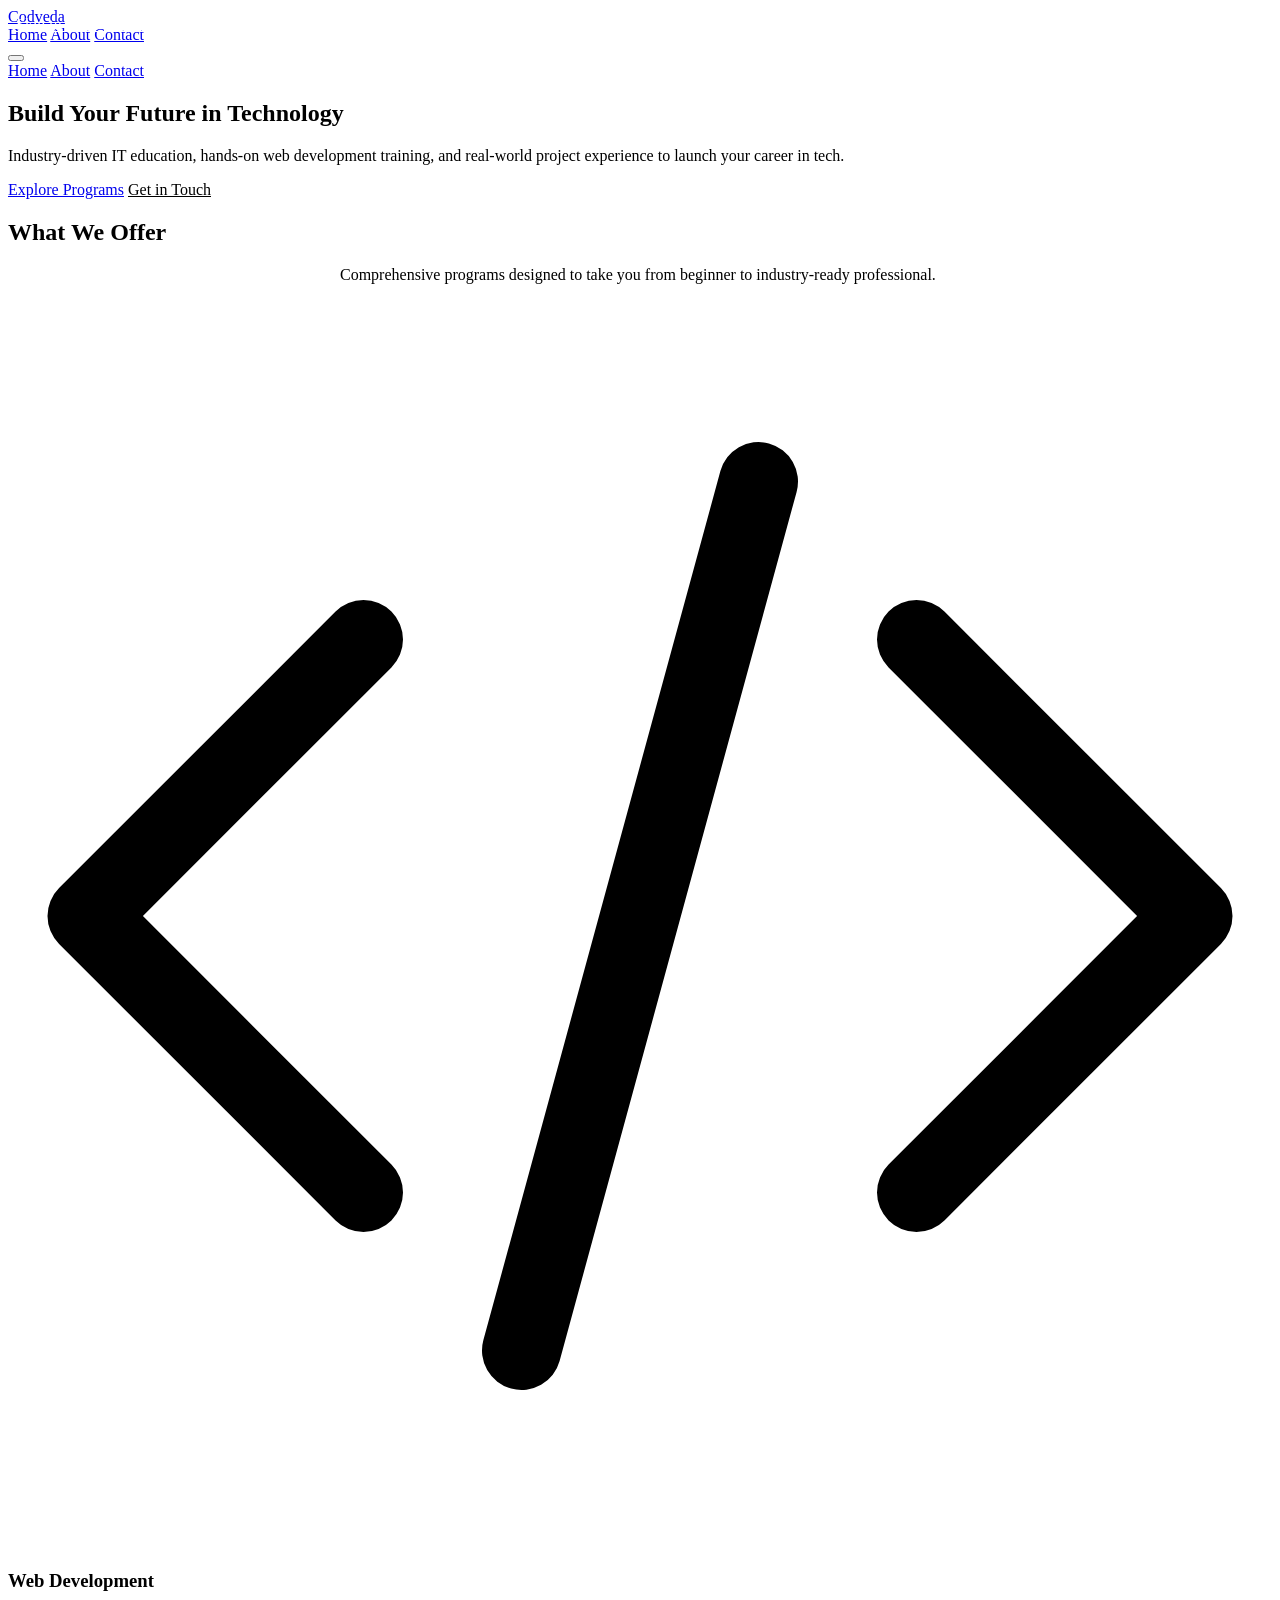
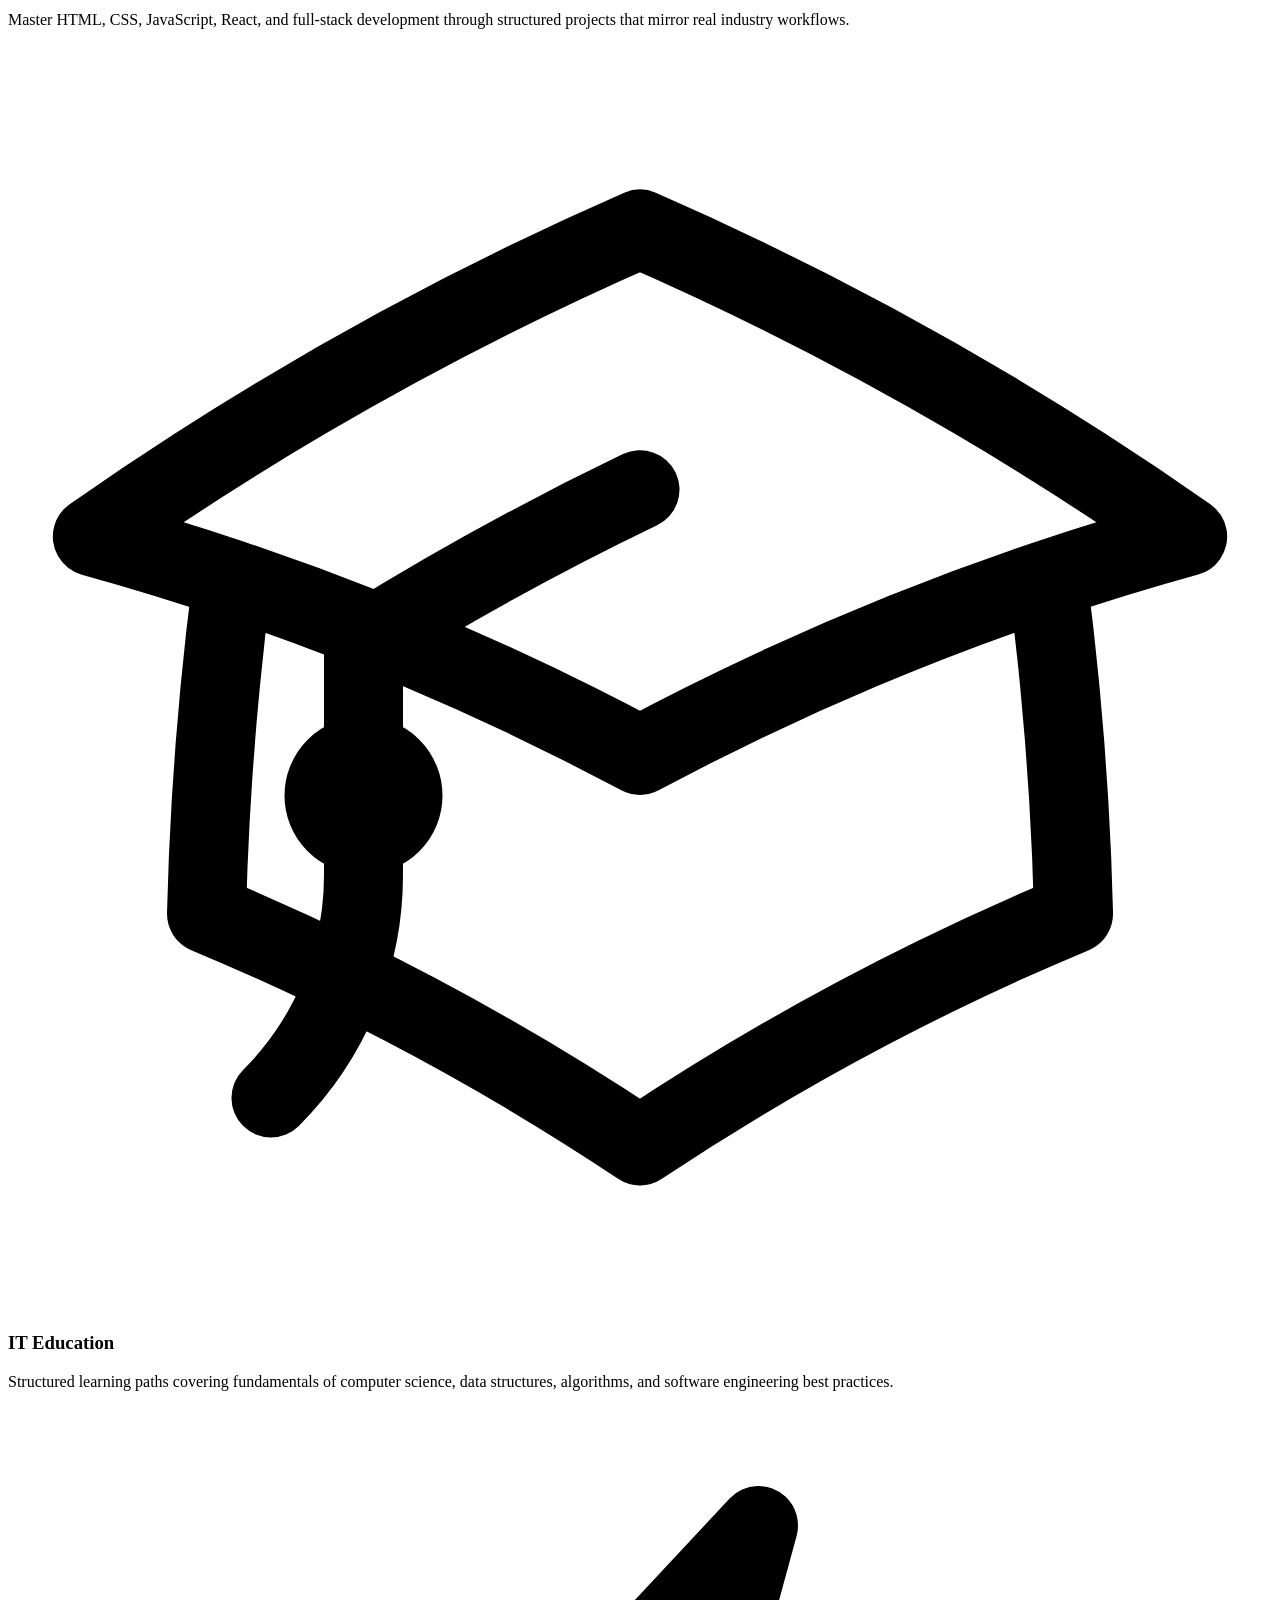
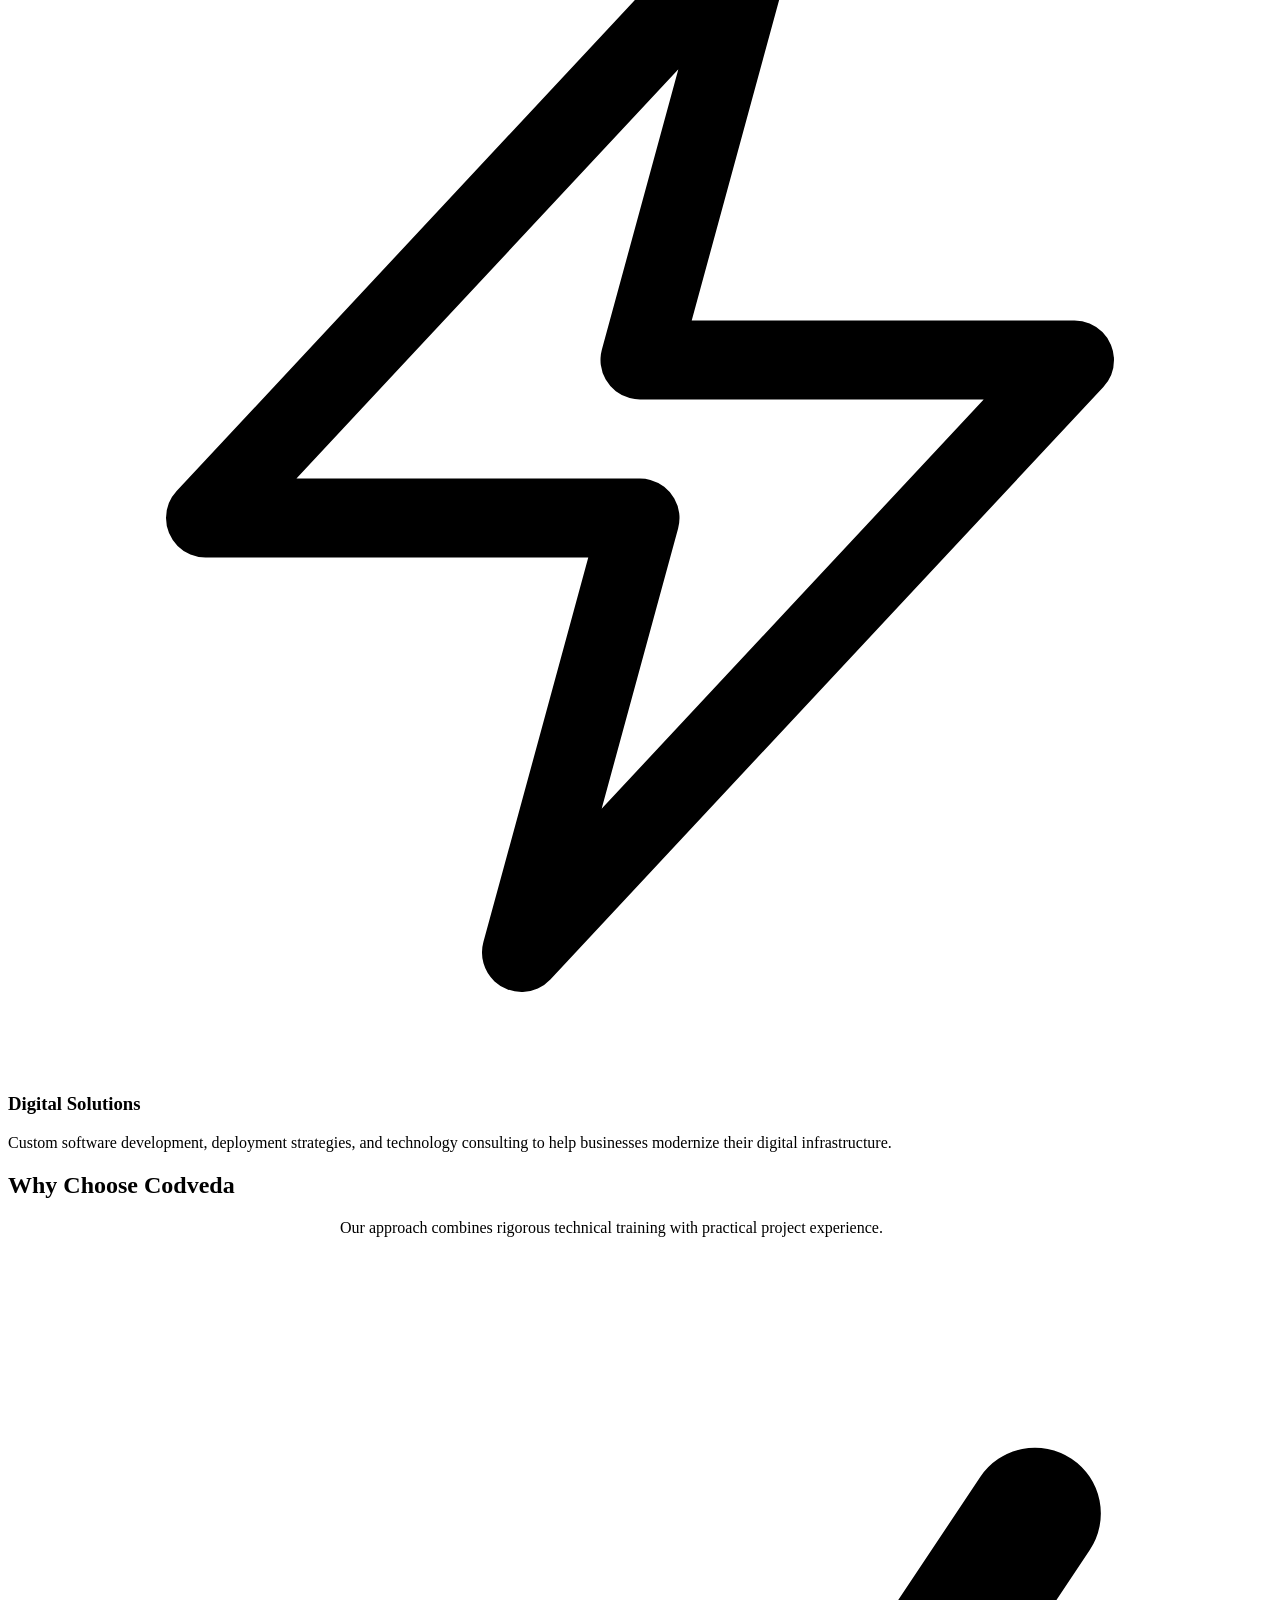
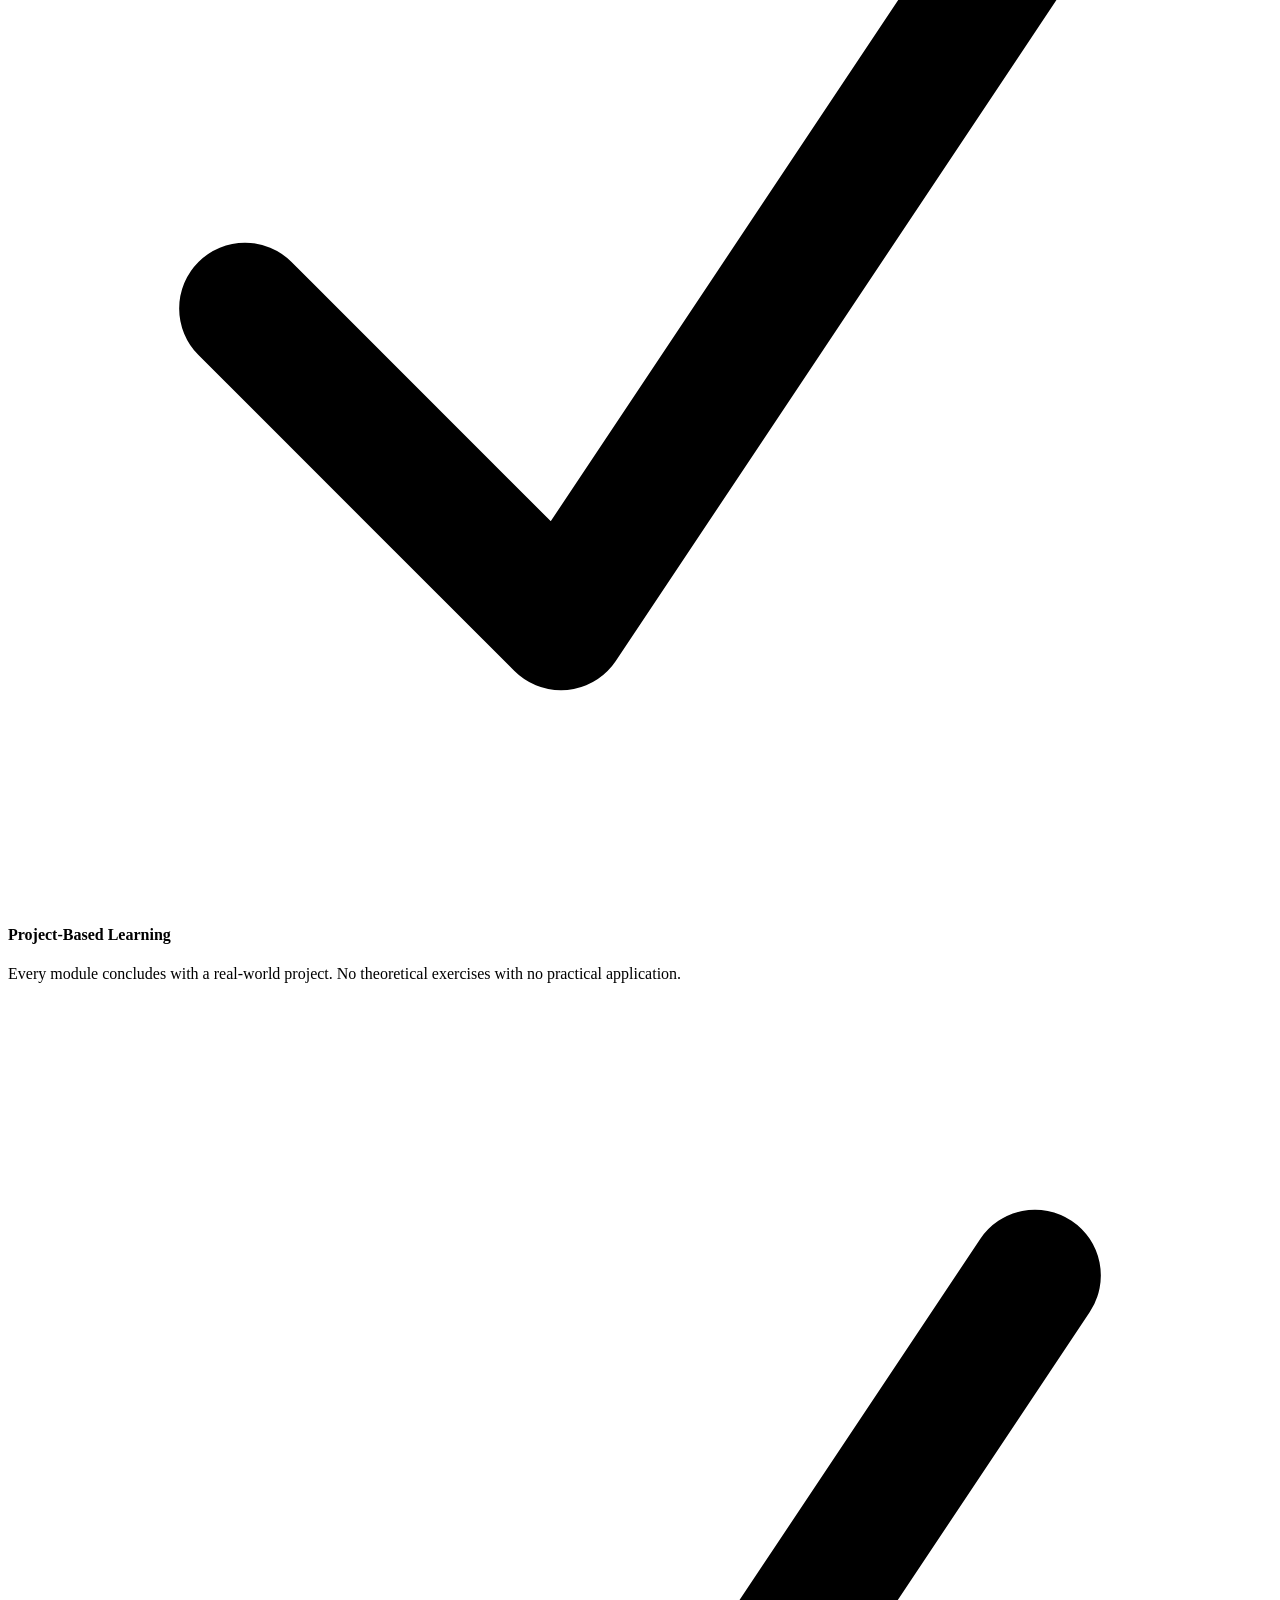
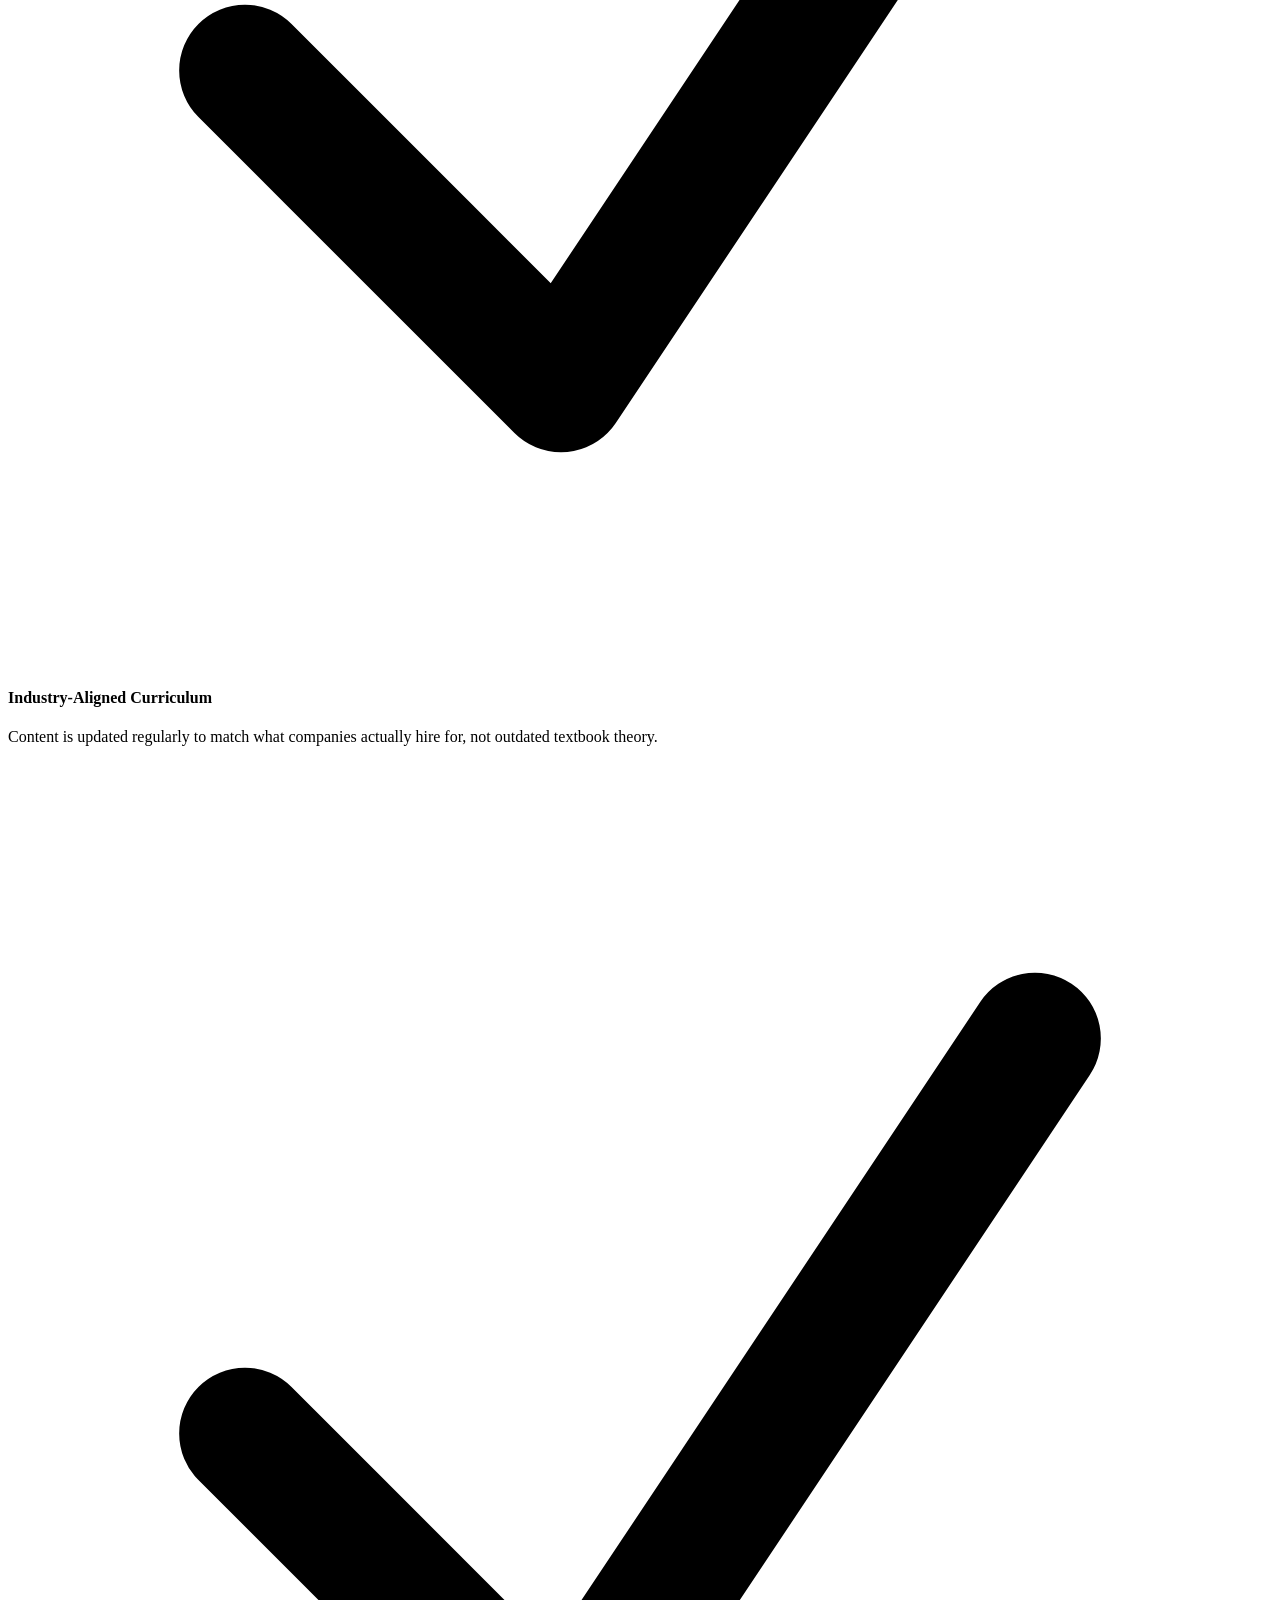
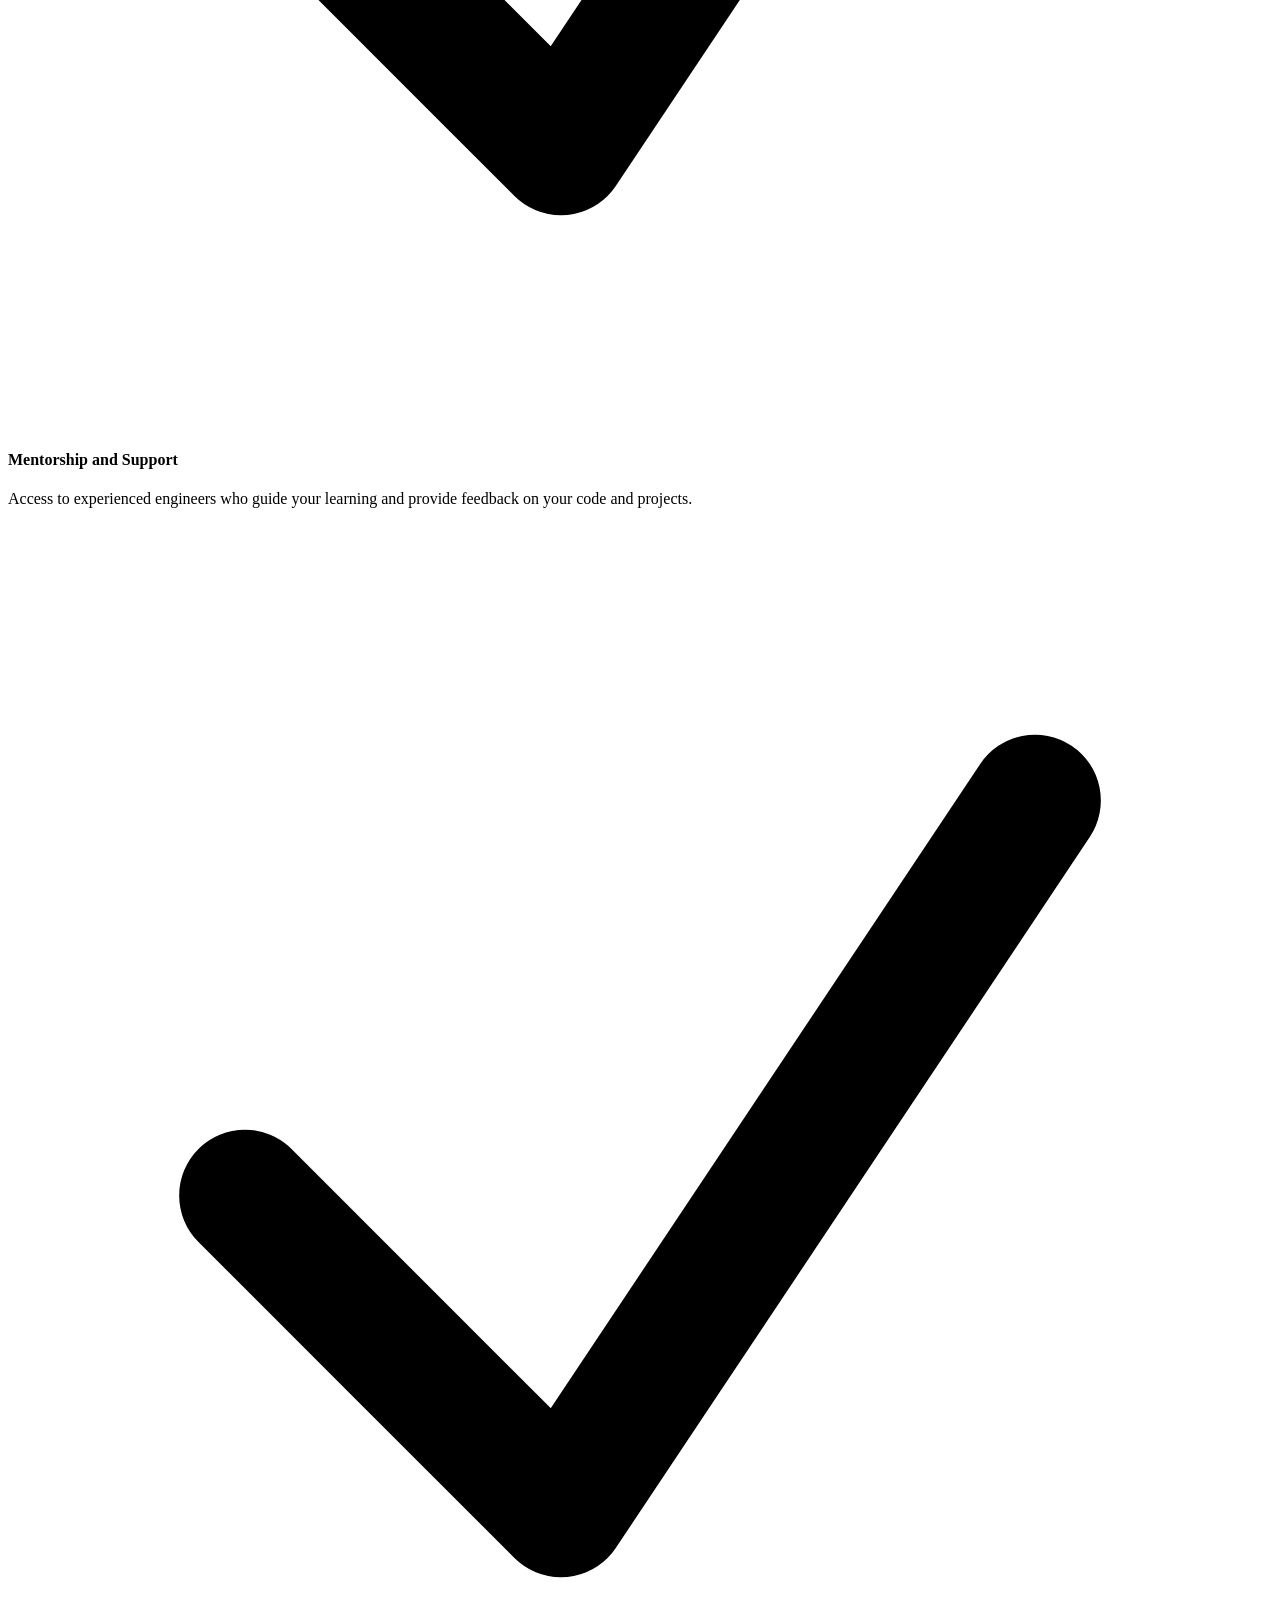
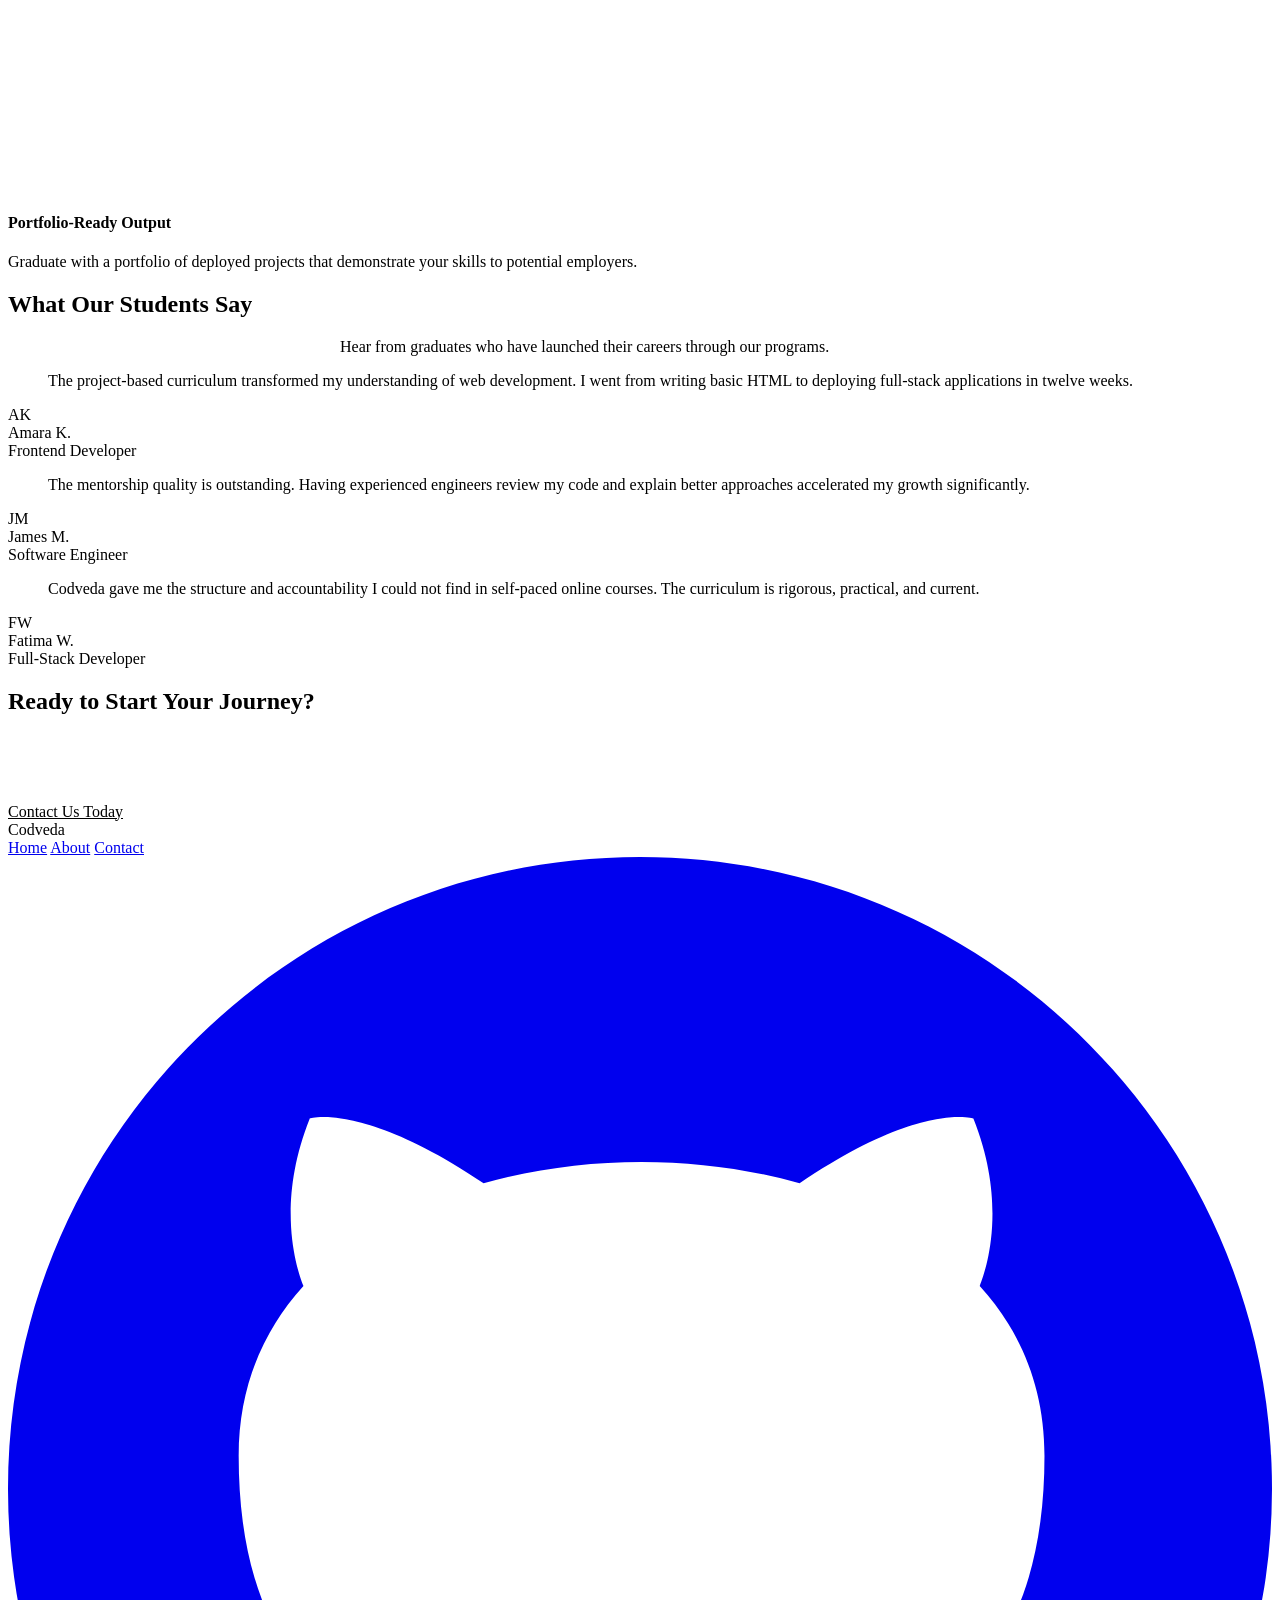
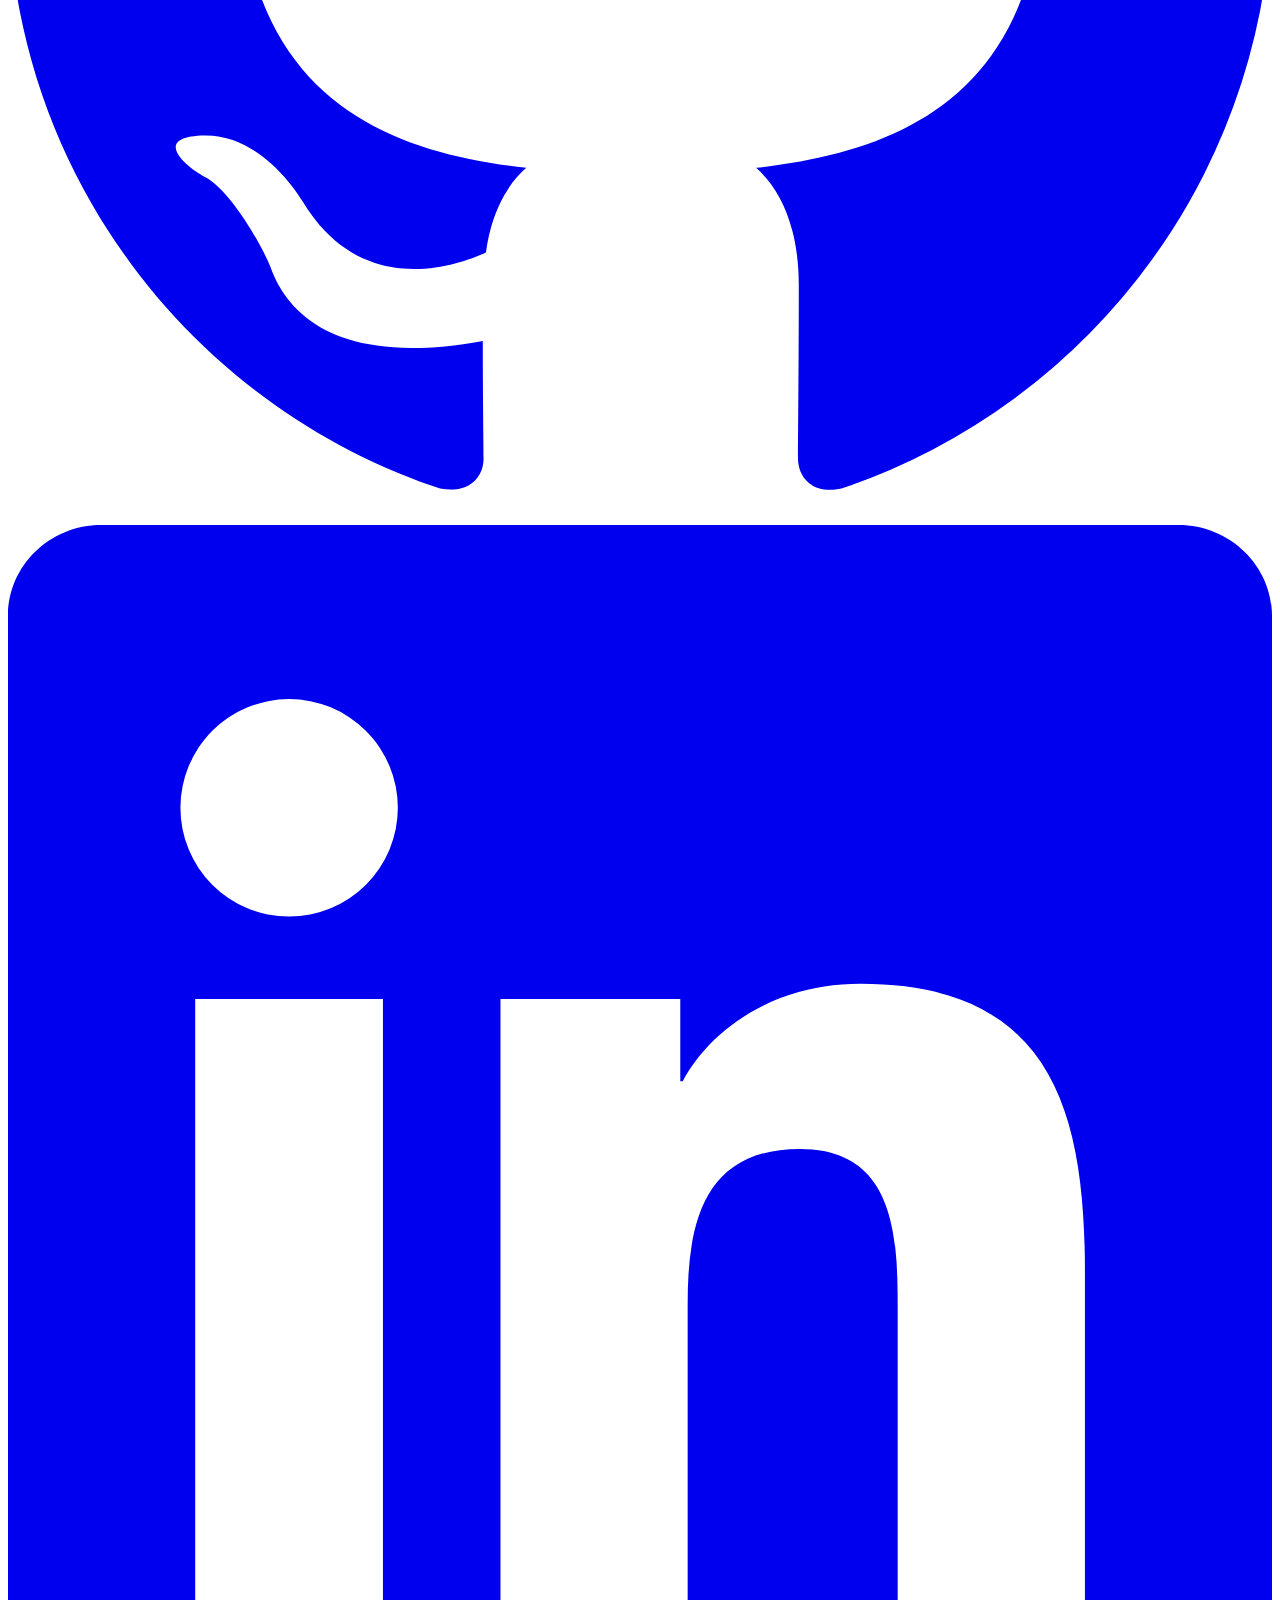
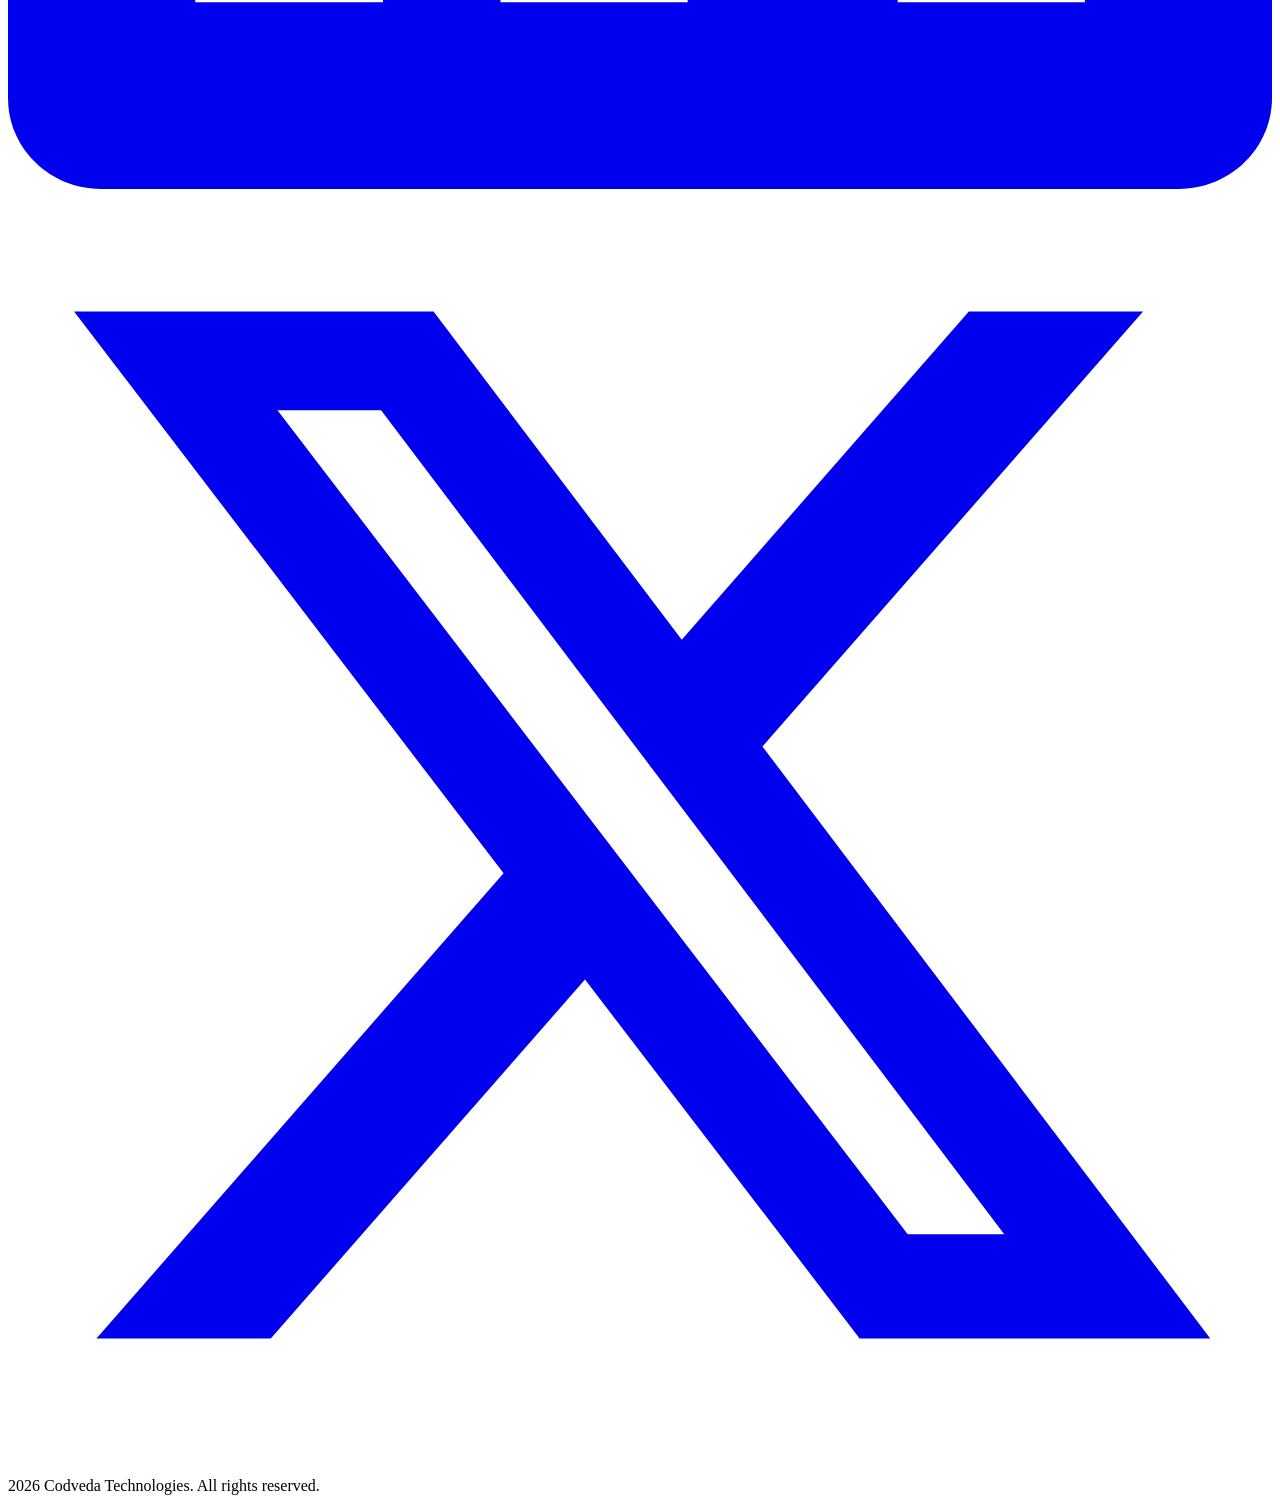
==== index.html @ 8c19b37c "feat(html): build home page with hero, services, testimonials, and CTA sections - Semantic HTML stru" ====
<!DOCTYPE html>
<html lang="en">
<head>
  <meta charset="UTF-8">
  <meta name="viewport" content="width=device-width, initial-scale=1.0">
  <meta name="description" content="Codveda Technologies delivers expert IT education, web development training, and digital solutions to build the next generation of tech professionals.">
  <title>Codveda Technologies | Education and IT Services</title>
  <link rel="preconnect" href="https://fonts.googleapis.com">
  <link rel="preconnect" href="https://fonts.gstatic.com" crossorigin>
  <link href="https://fonts.googleapis.com/css2?family=Inter:wght@400;500;600;700&display=swap" rel="stylesheet">
  <link rel="stylesheet" href="styles/styles.css">
</head>
<body>
  <!-- Skip to main content -->
  <a href="#main-content" class="sr-only" style="position:absolute;top:0;left:0;padding:1rem;background:var(--color-primary);color:#fff;z-index:9999;clip:auto;width:auto;height:auto;" onfocus="this.style.clip='auto';this.style.width='auto';this.style.height='auto'" onblur="this.className='sr-only'">Skip to main content</a>

  <!-- Header -->
  <header class="site-header" role="banner">
    <div class="container nav-container">
      <a href="index.html" class="nav-logo" aria-label="Codveda Technologies home">
        Cod<span>veda</span>
      </a>

      <nav class="nav-links" role="navigation" aria-label="Main navigation">
        <a href="index.html" class="active">Home</a>
        <a href="about.html">About</a>
        <a href="contact.html">Contact</a>
      </nav>

      <button class="hamburger" id="hamburger" aria-label="Open navigation menu" aria-expanded="false" aria-controls="mobile-menu">
        <span></span>
        <span></span>
        <span></span>
      </button>
    </div>

    <!-- Mobile Menu -->
    <div class="mobile-overlay" id="mobile-overlay"></div>
    <nav class="mobile-menu" id="mobile-menu" role="navigation" aria-label="Mobile navigation">
      <a href="index.html" class="active">Home</a>
      <a href="about.html">About</a>
      <a href="contact.html">Contact</a>
    </nav>
  </header>

  <!-- Main Content -->
  <main id="main-content">

    <!-- Hero Section -->
    <section class="hero">
      <div class="container">
        <h1>Build Your Future in <span>Technology</span></h1>
        <p>Industry-driven IT education, hands-on web development training, and real-world project experience to launch your career in tech.</p>
        <div class="hero-actions">
          <a href="about.html" class="btn btn-primary">Explore Programs</a>
          <a href="contact.html" class="btn btn-outline" style="border-color:var(--color-white);color:var(--color-white);">Get in Touch</a>
        </div>
      </div>
    </section>

    <!-- Services Section -->
    <section class="section" aria-labelledby="services-heading">
      <div class="container">
        <h2 id="services-heading" class="text-center">What We Offer</h2>
        <p class="text-center text-muted" style="max-width:600px;margin:0.75rem auto 0;">Comprehensive programs designed to take you from beginner to industry-ready professional.</p>

        <div class="services-grid">
          <div class="service-card">
            <div class="icon">
              <svg xmlns="http://www.w3.org/2000/svg" fill="none" viewBox="0 0 24 24" stroke-width="1.5" stroke="currentColor">
                <path stroke-linecap="round" stroke-linejoin="round" d="M17.25 6.75L22.5 12l-5.25 5.25m-10.5 0L1.5 12l5.25-5.25m7.5-3l-4.5 16.5"/>
              </svg>
            </div>
            <h3>Web Development</h3>
            <p>Master HTML, CSS, JavaScript, React, and full-stack development through structured projects that mirror real industry workflows.</p>
          </div>

          <div class="service-card">
            <div class="icon">
              <svg xmlns="http://www.w3.org/2000/svg" fill="none" viewBox="0 0 24 24" stroke-width="1.5" stroke="currentColor">
                <path stroke-linecap="round" stroke-linejoin="round" d="M4.26 10.147a60.436 60.436 0 00-.491 6.347A48.627 48.627 0 0112 20.904a48.627 48.627 0 018.232-4.41 60.46 60.46 0 00-.491-6.347m-15.482 0a50.57 50.57 0 00-2.658-.813A59.905 59.905 0 0112 3.493a59.902 59.902 0 0110.399 5.84c-.896.248-1.783.52-2.658.814m-15.482 0A50.697 50.697 0 0112 13.489a50.702 50.702 0 017.74-3.342M6.75 15a.75.75 0 100-1.5.75.75 0 000 1.5zm0 0v-3.675A55.378 55.378 0 0112 8.443m-7.007 11.55A5.981 5.981 0 006.75 15.75v-1.5"/>
              </svg>
            </div>
            <h3>IT Education</h3>
            <p>Structured learning paths covering fundamentals of computer science, data structures, algorithms, and software engineering best practices.</p>
          </div>

          <div class="service-card">
            <div class="icon">
              <svg xmlns="http://www.w3.org/2000/svg" fill="none" viewBox="0 0 24 24" stroke-width="1.5" stroke="currentColor">
                <path stroke-linecap="round" stroke-linejoin="round" d="M3.75 13.5l10.5-11.25L12 10.5h8.25L9.75 21.75 12 13.5H3.75z"/>
              </svg>
            </div>
            <h3>Digital Solutions</h3>
            <p>Custom software development, deployment strategies, and technology consulting to help businesses modernize their digital infrastructure.</p>
          </div>
        </div>
      </div>
    </section>

    <!-- Why Choose Us Section -->
    <section class="section section-alt" aria-labelledby="features-heading">
      <div class="container">
        <h2 id="features-heading" class="text-center">Why Choose Codveda</h2>
        <p class="text-center text-muted" style="max-width:600px;margin:0.75rem auto 0;">Our approach combines rigorous technical training with practical project experience.</p>

        <div class="features-list">
          <div class="feature-item">
            <div class="check">
              <svg xmlns="http://www.w3.org/2000/svg" fill="none" viewBox="0 0 24 24" stroke-width="2.5" stroke="currentColor">
                <path stroke-linecap="round" stroke-linejoin="round" d="M4.5 12.75l6 6 9-13.5"/>
              </svg>
            </div>
            <div>
              <h4>Project-Based Learning</h4>
              <p>Every module concludes with a real-world project. No theoretical exercises with no practical application.</p>
            </div>
          </div>

          <div class="feature-item">
            <div class="check">
              <svg xmlns="http://www.w3.org/2000/svg" fill="none" viewBox="0 0 24 24" stroke-width="2.5" stroke="currentColor">
                <path stroke-linecap="round" stroke-linejoin="round" d="M4.5 12.75l6 6 9-13.5"/>
              </svg>
            </div>
            <div>
              <h4>Industry-Aligned Curriculum</h4>
              <p>Content is updated regularly to match what companies actually hire for, not outdated textbook theory.</p>
            </div>
          </div>

          <div class="feature-item">
            <div class="check">
              <svg xmlns="http://www.w3.org/2000/svg" fill="none" viewBox="0 0 24 24" stroke-width="2.5" stroke="currentColor">
                <path stroke-linecap="round" stroke-linejoin="round" d="M4.5 12.75l6 6 9-13.5"/>
              </svg>
            </div>
            <div>
              <h4>Mentorship and Support</h4>
              <p>Access to experienced engineers who guide your learning and provide feedback on your code and projects.</p>
            </div>
          </div>

          <div class="feature-item">
            <div class="check">
              <svg xmlns="http://www.w3.org/2000/svg" fill="none" viewBox="0 0 24 24" stroke-width="2.5" stroke="currentColor">
                <path stroke-linecap="round" stroke-linejoin="round" d="M4.5 12.75l6 6 9-13.5"/>
              </svg>
            </div>
            <div>
              <h4>Portfolio-Ready Output</h4>
              <p>Graduate with a portfolio of deployed projects that demonstrate your skills to potential employers.</p>
            </div>
          </div>
        </div>
      </div>
    </section>

    <!-- Testimonials Section -->
    <section class="section" aria-labelledby="testimonials-heading">
      <div class="container">
        <h2 id="testimonials-heading" class="text-center">What Our Students Say</h2>
        <p class="text-center text-muted" style="max-width:600px;margin:0.75rem auto 0;">Hear from graduates who have launched their careers through our programs.</p>

        <div class="testimonials-grid">
          <div class="testimonial-card">
            <blockquote>The project-based curriculum transformed my understanding of web development. I went from writing basic HTML to deploying full-stack applications in twelve weeks.</blockquote>
            <div class="testimonial-author">
              <div class="testimonial-avatar">AK</div>
              <div class="testimonial-info">
                <div class="name">Amara K.</div>
                <div class="role">Frontend Developer</div>
              </div>
            </div>
          </div>

          <div class="testimonial-card">
            <blockquote>The mentorship quality is outstanding. Having experienced engineers review my code and explain better approaches accelerated my growth significantly.</blockquote>
            <div class="testimonial-author">
              <div class="testimonial-avatar">JM</div>
              <div class="testimonial-info">
                <div class="name">James M.</div>
                <div class="role">Software Engineer</div>
              </div>
            </div>
          </div>

          <div class="testimonial-card">
            <blockquote>Codveda gave me the structure and accountability I could not find in self-paced online courses. The curriculum is rigorous, practical, and current.</blockquote>
            <div class="testimonial-author">
              <div class="testimonial-avatar">FW</div>
              <div class="testimonial-info">
                <div class="name">Fatima W.</div>
                <div class="role">Full-Stack Developer</div>
              </div>
            </div>
          </div>
        </div>
      </div>
    </section>

    <!-- CTA Section -->
    <section class="section section-dark text-center">
      <div class="container">
        <h2>Ready to Start Your Journey?</h2>
        <p style="max-width:500px;margin:1rem auto 2rem;color:rgba(255,255,255,0.75);">Join hundreds of students who have transformed their careers through structured, practical tech education.</p>
        <a href="contact.html" class="btn btn-primary" style="background-color:var(--color-accent-gold);color:var(--color-navy);">Contact Us Today</a>
      </div>
    </section>
  </main>

  <!-- Footer -->
  <footer class="site-footer" role="contentinfo">
    <div class="container">
      <div class="footer-content">
        <div class="footer-logo">Cod<span>veda</span></div>
        <nav class="footer-links" aria-label="Footer navigation">
          <a href="index.html">Home</a>
          <a href="about.html">About</a>
          <a href="contact.html">Contact</a>
        </nav>
        <div class="footer-social">
          <a href="https://github.com" aria-label="GitHub" target="_blank" rel="noopener noreferrer">
            <svg xmlns="http://www.w3.org/2000/svg" viewBox="0 0 24 24" fill="currentColor"><path d="M12 0C5.37 0 0 5.37 0 12c0 5.31 3.435 9.795 8.205 11.385.6.105.825-.255.825-.57 0-.285-.015-1.23-.015-2.235-3.015.555-3.795-.735-4.035-1.41-.135-.345-.72-1.41-1.23-1.695-.42-.225-1.02-.78-.015-.795.945-.015 1.62.87 1.845 1.23 1.08 1.815 2.805 1.305 3.495.99.105-.78.42-1.305.765-1.605-2.67-.3-5.46-1.335-5.46-5.925 0-1.305.465-2.385 1.23-3.225-.12-.3-.54-1.53.12-3.18 0 0 1.005-.315 3.3 1.23.96-.27 1.98-.405 3-.405s2.04.135 3 .405c2.295-1.56 3.3-1.23 3.3-1.23.66 1.65.24 2.88.12 3.18.765.84 1.23 1.905 1.23 3.225 0 4.605-2.805 5.625-5.475 5.925.435.375.81 1.095.81 2.22 0 1.605-.015 2.895-.015 3.3 0 .315.225.69.825.57A12.02 12.02 0 0024 12c0-6.63-5.37-12-12-12z"/></svg>
          </a>
          <a href="https://linkedin.com" aria-label="LinkedIn" target="_blank" rel="noopener noreferrer">
            <svg xmlns="http://www.w3.org/2000/svg" viewBox="0 0 24 24" fill="currentColor"><path d="M20.447 20.452h-3.554v-5.569c0-1.328-.027-3.037-1.852-3.037-1.853 0-2.136 1.445-2.136 2.939v5.667H9.351V9h3.414v1.561h.046c.477-.9 1.637-1.85 3.37-1.85 3.601 0 4.267 2.37 4.267 5.455v6.286zM5.337 7.433a2.062 2.062 0 01-2.063-2.065 2.064 2.064 0 112.063 2.065zm1.782 13.019H3.555V9h3.564v11.452zM22.225 0H1.771C.792 0 0 .774 0 1.729v20.542C0 23.227.792 24 1.771 24h20.451C23.2 24 24 23.227 24 22.271V1.729C24 .774 23.2 0 22.222 0h.003z"/></svg>
          </a>
          <a href="https://twitter.com" aria-label="X (formerly Twitter)" target="_blank" rel="noopener noreferrer">
            <svg xmlns="http://www.w3.org/2000/svg" viewBox="0 0 24 24" fill="currentColor"><path d="M18.244 2.25h3.308l-7.227 8.26 8.502 11.24H16.17l-5.214-6.817L4.99 21.75H1.68l7.73-8.835L1.254 2.25H8.08l4.713 6.231zm-1.161 17.52h1.833L7.084 4.126H5.117z"/></svg>
          </a>
        </div>
      </div>
      <div class="footer-bottom">
        <p>2026 Codveda Technologies. All rights reserved.</p>
      </div>
    </div>
  </footer>

  <script src="scripts/navigation.js"></script>
</body>
</html>
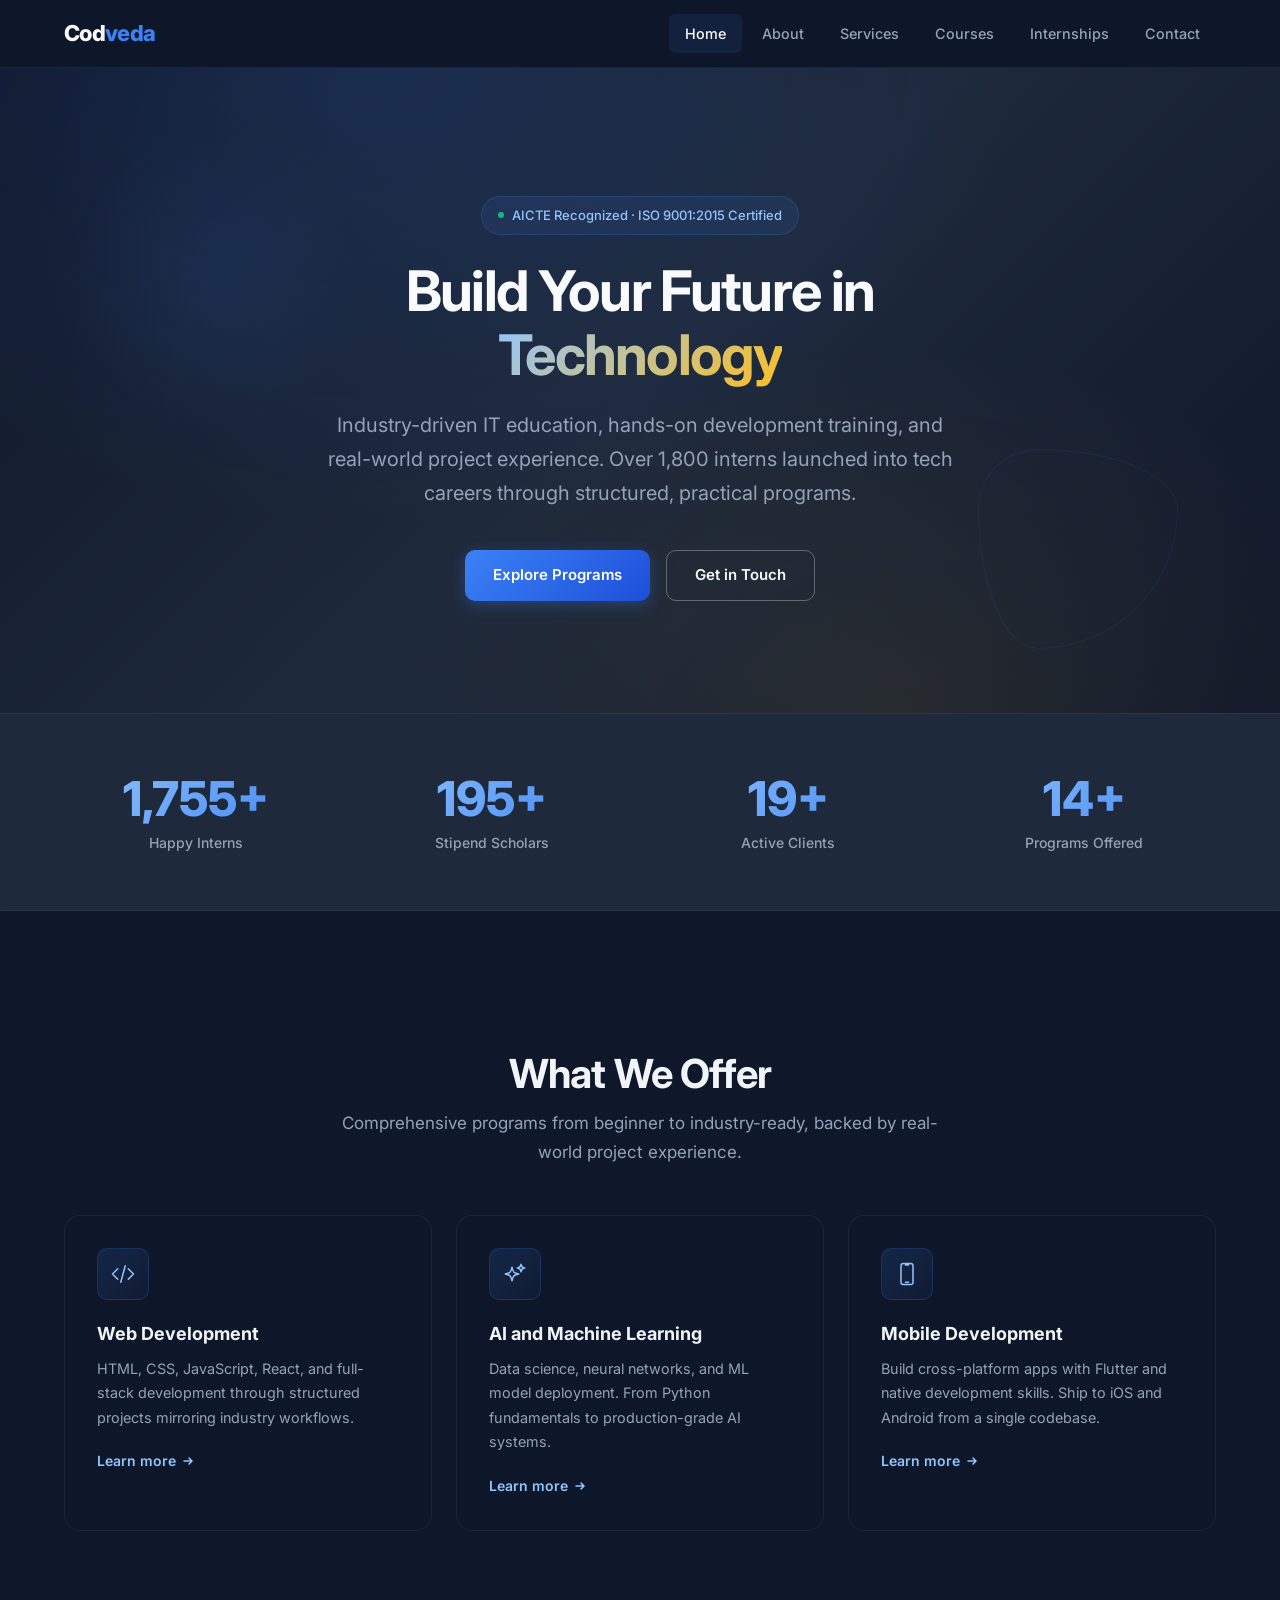
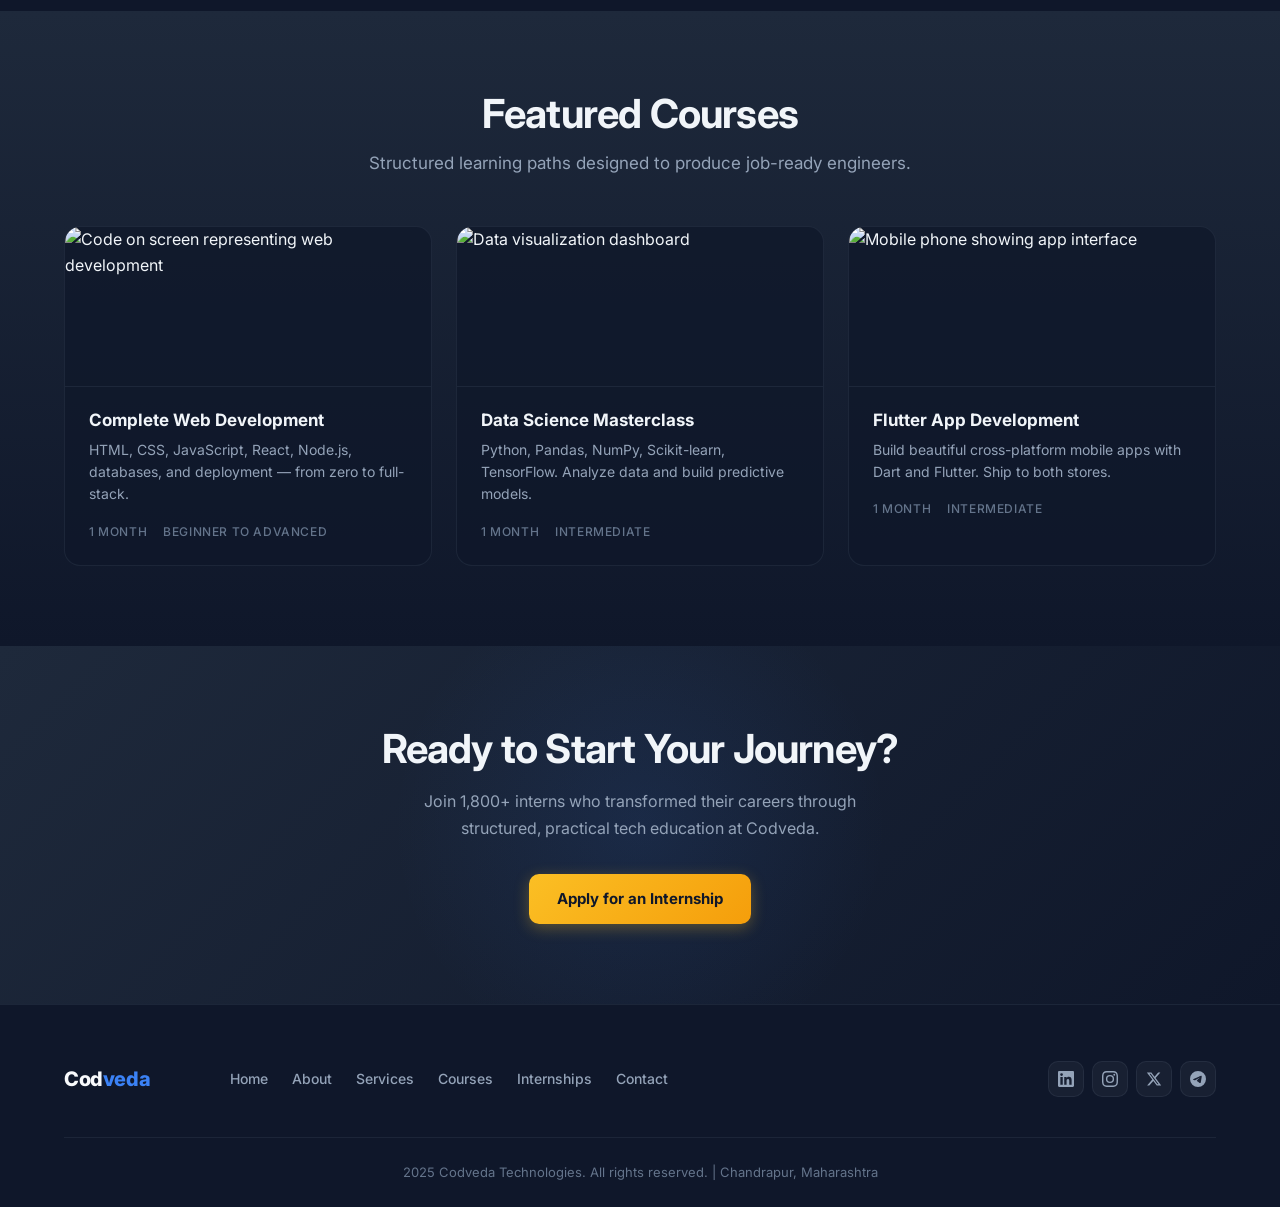
==== commit c13d4537: "feat(pages): redesign index.html with gradient hero, animated stats, and service previews - Rebuild " ====
--- a/index.html
+++ b/index.html
@@ -3,213 +3,187 @@
 <head>
   <meta charset="UTF-8">
   <meta name="viewport" content="width=device-width, initial-scale=1.0">
-  <meta name="description" content="Codveda Technologies delivers expert IT education, web development training, and digital solutions to build the next generation of tech professionals.">
+  <meta name="description" content="Codveda Technologies delivers industry-driven IT education, hands-on web development training, and real-world project experience. AICTE recognized, ISO certified.">
   <title>Codveda Technologies | Education and IT Services</title>
+  <link rel="icon" type="image/svg+xml" href="data:image/svg+xml,%3Csvg xmlns='http://www.w3.org/2000/svg' viewBox='0 0 32 32'%3E%3Crect width='32' height='32' rx='8' fill='%230f172a'/%3E%3Ctext x='6' y='24' font-family='Inter,system-ui,sans-serif' font-size='22' font-weight='800' fill='%233b82f6'%3EC%3C/text%3E%3C/svg%3E">
   <link rel="preconnect" href="https://fonts.googleapis.com">
   <link rel="preconnect" href="https://fonts.gstatic.com" crossorigin>
-  <link href="https://fonts.googleapis.com/css2?family=Inter:wght@400;500;600;700&display=swap" rel="stylesheet">
+  <link href="https://fonts.googleapis.com/css2?family=Inter:wght@400;500;600;700;800&display=swap" rel="stylesheet">
   <link rel="stylesheet" href="styles/styles.css">
 </head>
 <body>
-  <!-- Skip to main content -->
-  <a href="#main-content" class="sr-only" style="position:absolute;top:0;left:0;padding:1rem;background:var(--color-primary);color:#fff;z-index:9999;clip:auto;width:auto;height:auto;" onfocus="this.style.clip='auto';this.style.width='auto';this.style.height='auto'" onblur="this.className='sr-only'">Skip to main content</a>
-
-  <!-- Header -->
+  <a href="#main-content" class="sr-only">Skip to main content</a>
+
   <header class="site-header" role="banner">
     <div class="container nav-container">
-      <a href="index.html" class="nav-logo" aria-label="Codveda Technologies home">
-        Cod<span>veda</span>
-      </a>
-
+      <a href="index.html" class="nav-logo" aria-label="Codveda Technologies home">Cod<span>veda</span></a>
       <nav class="nav-links" role="navigation" aria-label="Main navigation">
         <a href="index.html" class="active">Home</a>
         <a href="about.html">About</a>
+        <a href="services.html">Services</a>
+        <a href="courses.html">Courses</a>
+        <a href="internships.html">Internships</a>
         <a href="contact.html">Contact</a>
       </nav>
-
       <button class="hamburger" id="hamburger" aria-label="Open navigation menu" aria-expanded="false" aria-controls="mobile-menu">
-        <span></span>
-        <span></span>
-        <span></span>
+        <span></span><span></span><span></span>
       </button>
     </div>
-
-    <!-- Mobile Menu -->
     <div class="mobile-overlay" id="mobile-overlay"></div>
     <nav class="mobile-menu" id="mobile-menu" role="navigation" aria-label="Mobile navigation">
       <a href="index.html" class="active">Home</a>
       <a href="about.html">About</a>
+      <a href="services.html">Services</a>
+      <a href="courses.html">Courses</a>
+      <a href="internships.html">Internships</a>
       <a href="contact.html">Contact</a>
     </nav>
   </header>
 
-  <!-- Main Content -->
   <main id="main-content">
-
     <!-- Hero Section -->
     <section class="hero">
-      <div class="container">
-        <h1>Build Your Future in <span>Technology</span></h1>
-        <p>Industry-driven IT education, hands-on web development training, and real-world project experience to launch your career in tech.</p>
+      <div class="container hero-content">
+        <div class="hero-badge">AICTE Recognized &middot; ISO 9001:2015 Certified</div>
+        <h1>Build Your Future in<br><span class="highlight">Technology</span></h1>
+        <p>Industry-driven IT education, hands-on development training, and real-world project experience. Over 1,800 interns launched into tech careers through structured, practical programs.</p>
         <div class="hero-actions">
-          <a href="about.html" class="btn btn-primary">Explore Programs</a>
-          <a href="contact.html" class="btn btn-outline" style="border-color:var(--color-white);color:var(--color-white);">Get in Touch</a>
-        </div>
-      </div>
-    </section>
+          <a href="courses.html" class="btn btn-primary">Explore Programs</a>
+          <a href="contact.html" class="btn btn-outline">Get in Touch</a>
+        </div>
+      </div>
+    </section>
+
+    <!-- Stats Section -->
+    <section class="stats-section" aria-label="Key statistics">
+      <div class="container">
+        <div class="stats-grid">
+          <div class="stat-item reveal">
+            <div class="stat-number" data-count="1800" data-suffix="+">0</div>
+            <div class="stat-label">Happy Interns</div>
+          </div>
+          <div class="stat-item reveal reveal-delay-1">
+            <div class="stat-number" data-count="200" data-suffix="+">0</div>
+            <div class="stat-label">Stipend Scholars</div>
+          </div>
+          <div class="stat-item reveal reveal-delay-2">
+            <div class="stat-number" data-count="20" data-suffix="+">0</div>
+            <div class="stat-label">Active Clients</div>
+          </div>
+          <div class="stat-item reveal reveal-delay-3">
+            <div class="stat-number" data-count="15" data-suffix="+">0</div>
+            <div class="stat-label">Programs Offered</div>
+          </div>
+        </div>
+      </div>
+    </section>
+
+    <!-- Wave Divider -->
+    <div class="wave-divider">
+      <svg viewBox="0 0 1440 60" preserveAspectRatio="none" fill="var(--color-navy)">
+        <path d="M0,0 C480,60 960,60 1440,0 L1440,60 L0,60 Z"></path>
+      </svg>
+    </div>
 
     <!-- Services Section -->
     <section class="section" aria-labelledby="services-heading">
       <div class="container">
-        <h2 id="services-heading" class="text-center">What We Offer</h2>
-        <p class="text-center text-muted" style="max-width:600px;margin:0.75rem auto 0;">Comprehensive programs designed to take you from beginner to industry-ready professional.</p>
+        <h2 id="services-heading" class="text-center reveal">What We Offer</h2>
+        <p class="section-subtitle text-center reveal reveal-delay-1">Comprehensive programs from beginner to industry-ready, backed by real-world project experience.</p>
 
         <div class="services-grid">
-          <div class="service-card">
+          <a href="services.html" class="service-card reveal reveal-delay-1" style="text-decoration:none;color:inherit;">
             <div class="icon">
               <svg xmlns="http://www.w3.org/2000/svg" fill="none" viewBox="0 0 24 24" stroke-width="1.5" stroke="currentColor">
                 <path stroke-linecap="round" stroke-linejoin="round" d="M17.25 6.75L22.5 12l-5.25 5.25m-10.5 0L1.5 12l5.25-5.25m7.5-3l-4.5 16.5"/>
               </svg>
             </div>
             <h3>Web Development</h3>
-            <p>Master HTML, CSS, JavaScript, React, and full-stack development through structured projects that mirror real industry workflows.</p>
-          </div>
-
-          <div class="service-card">
+            <p>HTML, CSS, JavaScript, React, and full-stack development through structured projects mirroring industry workflows.</p>
+            <span class="card-link">Learn more <svg width="12" height="12" viewBox="0 0 12 12" fill="none"><path d="M2 6h8M7 3l3 3-3 3" stroke="currentColor" stroke-width="1.5" stroke-linecap="round"/></svg></span>
+          </a>
+
+          <a href="services.html" class="service-card reveal reveal-delay-2" style="text-decoration:none;color:inherit;">
             <div class="icon">
               <svg xmlns="http://www.w3.org/2000/svg" fill="none" viewBox="0 0 24 24" stroke-width="1.5" stroke="currentColor">
-                <path stroke-linecap="round" stroke-linejoin="round" d="M4.26 10.147a60.436 60.436 0 00-.491 6.347A48.627 48.627 0 0112 20.904a48.627 48.627 0 018.232-4.41 60.46 60.46 0 00-.491-6.347m-15.482 0a50.57 50.57 0 00-2.658-.813A59.905 59.905 0 0112 3.493a59.902 59.902 0 0110.399 5.84c-.896.248-1.783.52-2.658.814m-15.482 0A50.697 50.697 0 0112 13.489a50.702 50.702 0 017.74-3.342M6.75 15a.75.75 0 100-1.5.75.75 0 000 1.5zm0 0v-3.675A55.378 55.378 0 0112 8.443m-7.007 11.55A5.981 5.981 0 006.75 15.75v-1.5"/>
+                <path stroke-linecap="round" stroke-linejoin="round" d="M9.813 15.904L9 18.75l-.813-2.846a4.5 4.5 0 00-3.09-3.09L2.25 12l2.846-.813a4.5 4.5 0 003.09-3.09L9 5.25l.813 2.846a4.5 4.5 0 003.09 3.09L15.75 12l-2.846.813a4.5 4.5 0 00-3.09 3.09zM18.259 8.715L18 9.75l-.259-1.035a3.375 3.375 0 00-2.455-2.456L14.25 6l1.036-.259a3.375 3.375 0 002.455-2.456L18 2.25l.259 1.035a3.375 3.375 0 002.455 2.456L21.75 6l-1.036.259a3.375 3.375 0 00-2.455 2.456z"/>
               </svg>
             </div>
-            <h3>IT Education</h3>
-            <p>Structured learning paths covering fundamentals of computer science, data structures, algorithms, and software engineering best practices.</p>
-          </div>
-
-          <div class="service-card">
+            <h3>AI and Machine Learning</h3>
+            <p>Data science, neural networks, and ML model deployment. From Python fundamentals to production-grade AI systems.</p>
+            <span class="card-link">Learn more <svg width="12" height="12" viewBox="0 0 12 12" fill="none"><path d="M2 6h8M7 3l3 3-3 3" stroke="currentColor" stroke-width="1.5" stroke-linecap="round"/></svg></span>
+          </a>
+
+          <a href="services.html" class="service-card reveal reveal-delay-3" style="text-decoration:none;color:inherit;">
             <div class="icon">
               <svg xmlns="http://www.w3.org/2000/svg" fill="none" viewBox="0 0 24 24" stroke-width="1.5" stroke="currentColor">
-                <path stroke-linecap="round" stroke-linejoin="round" d="M3.75 13.5l10.5-11.25L12 10.5h8.25L9.75 21.75 12 13.5H3.75z"/>
+                <path stroke-linecap="round" stroke-linejoin="round" d="M10.5 1.5H8.25A2.25 2.25 0 006 3.75v16.5a2.25 2.25 0 002.25 2.25h7.5A2.25 2.25 0 0018 20.25V3.75a2.25 2.25 0 00-2.25-2.25H13.5m-3 0V3h3V1.5m-3 0h3m-3 18.75h3"/>
               </svg>
             </div>
-            <h3>Digital Solutions</h3>
-            <p>Custom software development, deployment strategies, and technology consulting to help businesses modernize their digital infrastructure.</p>
-          </div>
-        </div>
-      </div>
-    </section>
-
-    <!-- Why Choose Us Section -->
-    <section class="section section-alt" aria-labelledby="features-heading">
-      <div class="container">
-        <h2 id="features-heading" class="text-center">Why Choose Codveda</h2>
-        <p class="text-center text-muted" style="max-width:600px;margin:0.75rem auto 0;">Our approach combines rigorous technical training with practical project experience.</p>
-
-        <div class="features-list">
-          <div class="feature-item">
-            <div class="check">
-              <svg xmlns="http://www.w3.org/2000/svg" fill="none" viewBox="0 0 24 24" stroke-width="2.5" stroke="currentColor">
-                <path stroke-linecap="round" stroke-linejoin="round" d="M4.5 12.75l6 6 9-13.5"/>
-              </svg>
-            </div>
-            <div>
-              <h4>Project-Based Learning</h4>
-              <p>Every module concludes with a real-world project. No theoretical exercises with no practical application.</p>
-            </div>
-          </div>
-
-          <div class="feature-item">
-            <div class="check">
-              <svg xmlns="http://www.w3.org/2000/svg" fill="none" viewBox="0 0 24 24" stroke-width="2.5" stroke="currentColor">
-                <path stroke-linecap="round" stroke-linejoin="round" d="M4.5 12.75l6 6 9-13.5"/>
-              </svg>
-            </div>
-            <div>
-              <h4>Industry-Aligned Curriculum</h4>
-              <p>Content is updated regularly to match what companies actually hire for, not outdated textbook theory.</p>
-            </div>
-          </div>
-
-          <div class="feature-item">
-            <div class="check">
-              <svg xmlns="http://www.w3.org/2000/svg" fill="none" viewBox="0 0 24 24" stroke-width="2.5" stroke="currentColor">
-                <path stroke-linecap="round" stroke-linejoin="round" d="M4.5 12.75l6 6 9-13.5"/>
-              </svg>
-            </div>
-            <div>
-              <h4>Mentorship and Support</h4>
-              <p>Access to experienced engineers who guide your learning and provide feedback on your code and projects.</p>
-            </div>
-          </div>
-
-          <div class="feature-item">
-            <div class="check">
-              <svg xmlns="http://www.w3.org/2000/svg" fill="none" viewBox="0 0 24 24" stroke-width="2.5" stroke="currentColor">
-                <path stroke-linecap="round" stroke-linejoin="round" d="M4.5 12.75l6 6 9-13.5"/>
-              </svg>
-            </div>
-            <div>
-              <h4>Portfolio-Ready Output</h4>
-              <p>Graduate with a portfolio of deployed projects that demonstrate your skills to potential employers.</p>
-            </div>
-          </div>
-        </div>
-      </div>
-    </section>
-
-    <!-- Testimonials Section -->
-    <section class="section" aria-labelledby="testimonials-heading">
-      <div class="container">
-        <h2 id="testimonials-heading" class="text-center">What Our Students Say</h2>
-        <p class="text-center text-muted" style="max-width:600px;margin:0.75rem auto 0;">Hear from graduates who have launched their careers through our programs.</p>
-
-        <div class="testimonials-grid">
-          <div class="testimonial-card">
-            <blockquote>The project-based curriculum transformed my understanding of web development. I went from writing basic HTML to deploying full-stack applications in twelve weeks.</blockquote>
-            <div class="testimonial-author">
-              <div class="testimonial-avatar">AK</div>
-              <div class="testimonial-info">
-                <div class="name">Amara K.</div>
-                <div class="role">Frontend Developer</div>
+            <h3>Mobile Development</h3>
+            <p>Build cross-platform apps with Flutter and native development skills. Ship to iOS and Android from a single codebase.</p>
+            <span class="card-link">Learn more <svg width="12" height="12" viewBox="0 0 12 12" fill="none"><path d="M2 6h8M7 3l3 3-3 3" stroke="currentColor" stroke-width="1.5" stroke-linecap="round"/></svg></span>
+          </a>
+        </div>
+      </div>
+    </section>
+
+    <!-- Courses Preview -->
+    <section class="section section-alt" aria-labelledby="courses-heading">
+      <div class="container">
+        <h2 id="courses-heading" class="text-center reveal">Featured Courses</h2>
+        <p class="section-subtitle text-center reveal reveal-delay-1">Structured learning paths designed to produce job-ready engineers.</p>
+
+        <div class="courses-strip">
+          <a href="courses.html" class="course-card reveal reveal-delay-1" style="text-decoration:none;color:inherit;">
+            <img src="https://images.unsplash.com/photo-1627398242454-45a1465c2479?w=400&h=200&fit=crop&q=80" alt="Code on screen representing web development" class="course-card-img" loading="lazy">
+            <div class="course-card-body">
+              <h3>Complete Web Development</h3>
+              <p>HTML, CSS, JavaScript, React, Node.js, databases, and deployment — from zero to full-stack.</p>
+              <div class="course-meta">
+                <span>1 Month</span>
+                <span>Beginner to Advanced</span>
               </div>
             </div>
-          </div>
-
-          <div class="testimonial-card">
-            <blockquote>The mentorship quality is outstanding. Having experienced engineers review my code and explain better approaches accelerated my growth significantly.</blockquote>
-            <div class="testimonial-author">
-              <div class="testimonial-avatar">JM</div>
-              <div class="testimonial-info">
-                <div class="name">James M.</div>
-                <div class="role">Software Engineer</div>
+          </a>
+
+          <a href="courses.html" class="course-card reveal reveal-delay-2" style="text-decoration:none;color:inherit;">
+            <img src="https://images.unsplash.com/photo-1551288049-bebda4e38f71?w=400&h=200&fit=crop&q=80" alt="Data visualization dashboard" class="course-card-img" loading="lazy">
+            <div class="course-card-body">
+              <h3>Data Science Masterclass</h3>
+              <p>Python, Pandas, NumPy, Scikit-learn, TensorFlow. Analyze data and build predictive models.</p>
+              <div class="course-meta">
+                <span>1 Month</span>
+                <span>Intermediate</span>
               </div>
             </div>
-          </div>
-
-          <div class="testimonial-card">
-            <blockquote>Codveda gave me the structure and accountability I could not find in self-paced online courses. The curriculum is rigorous, practical, and current.</blockquote>
-            <div class="testimonial-author">
-              <div class="testimonial-avatar">FW</div>
-              <div class="testimonial-info">
-                <div class="name">Fatima W.</div>
-                <div class="role">Full-Stack Developer</div>
+          </a>
+
+          <a href="courses.html" class="course-card reveal reveal-delay-3" style="text-decoration:none;color:inherit;">
+            <img src="https://images.unsplash.com/photo-1512941937669-90a1b58e7e9c?w=400&h=200&fit=crop&q=80" alt="Mobile phone showing app interface" class="course-card-img" loading="lazy">
+            <div class="course-card-body">
+              <h3>Flutter App Development</h3>
+              <p>Build beautiful cross-platform mobile apps with Dart and Flutter. Ship to both stores.</p>
+              <div class="course-meta">
+                <span>1 Month</span>
+                <span>Intermediate</span>
               </div>
             </div>
-          </div>
+          </a>
         </div>
       </div>
     </section>
 
     <!-- CTA Section -->
-    <section class="section section-dark text-center">
-      <div class="container">
-        <h2>Ready to Start Your Journey?</h2>
-        <p style="max-width:500px;margin:1rem auto 2rem;color:rgba(255,255,255,0.75);">Join hundreds of students who have transformed their careers through structured, practical tech education.</p>
-        <a href="contact.html" class="btn btn-primary" style="background-color:var(--color-accent-gold);color:var(--color-navy);">Contact Us Today</a>
+    <section class="cta-section" aria-labelledby="cta-heading">
+      <div class="container">
+        <h2 id="cta-heading" class="reveal">Ready to Start Your Journey?</h2>
+        <p class="reveal reveal-delay-1">Join 1,800+ interns who transformed their careers through structured, practical tech education at Codveda.</p>
+        <a href="internships.html" class="btn btn-gold reveal reveal-delay-2">Apply for an Internship</a>
       </div>
     </section>
   </main>
 
-  <!-- Footer -->
   <footer class="site-footer" role="contentinfo">
     <div class="container">
       <div class="footer-content">
@@ -217,26 +191,33 @@
         <nav class="footer-links" aria-label="Footer navigation">
           <a href="index.html">Home</a>
           <a href="about.html">About</a>
+          <a href="services.html">Services</a>
+          <a href="courses.html">Courses</a>
+          <a href="internships.html">Internships</a>
           <a href="contact.html">Contact</a>
         </nav>
         <div class="footer-social">
-          <a href="https://github.com" aria-label="GitHub" target="_blank" rel="noopener noreferrer">
-            <svg xmlns="http://www.w3.org/2000/svg" viewBox="0 0 24 24" fill="currentColor"><path d="M12 0C5.37 0 0 5.37 0 12c0 5.31 3.435 9.795 8.205 11.385.6.105.825-.255.825-.57 0-.285-.015-1.23-.015-2.235-3.015.555-3.795-.735-4.035-1.41-.135-.345-.72-1.41-1.23-1.695-.42-.225-1.02-.78-.015-.795.945-.015 1.62.87 1.845 1.23 1.08 1.815 2.805 1.305 3.495.99.105-.78.42-1.305.765-1.605-2.67-.3-5.46-1.335-5.46-5.925 0-1.305.465-2.385 1.23-3.225-.12-.3-.54-1.53.12-3.18 0 0 1.005-.315 3.3 1.23.96-.27 1.98-.405 3-.405s2.04.135 3 .405c2.295-1.56 3.3-1.23 3.3-1.23.66 1.65.24 2.88.12 3.18.765.84 1.23 1.905 1.23 3.225 0 4.605-2.805 5.625-5.475 5.925.435.375.81 1.095.81 2.22 0 1.605-.015 2.895-.015 3.3 0 .315.225.69.825.57A12.02 12.02 0 0024 12c0-6.63-5.37-12-12-12z"/></svg>
-          </a>
-          <a href="https://linkedin.com" aria-label="LinkedIn" target="_blank" rel="noopener noreferrer">
+          <a href="https://www.linkedin.com/company/codveda-technologies/" aria-label="LinkedIn" target="_blank" rel="noopener noreferrer">
             <svg xmlns="http://www.w3.org/2000/svg" viewBox="0 0 24 24" fill="currentColor"><path d="M20.447 20.452h-3.554v-5.569c0-1.328-.027-3.037-1.852-3.037-1.853 0-2.136 1.445-2.136 2.939v5.667H9.351V9h3.414v1.561h.046c.477-.9 1.637-1.85 3.37-1.85 3.601 0 4.267 2.37 4.267 5.455v6.286zM5.337 7.433a2.062 2.062 0 01-2.063-2.065 2.064 2.064 0 112.063 2.065zm1.782 13.019H3.555V9h3.564v11.452zM22.225 0H1.771C.792 0 0 .774 0 1.729v20.542C0 23.227.792 24 1.771 24h20.451C23.2 24 24 23.227 24 22.271V1.729C24 .774 23.2 0 22.222 0h.003z"/></svg>
           </a>
-          <a href="https://twitter.com" aria-label="X (formerly Twitter)" target="_blank" rel="noopener noreferrer">
+          <a href="https://www.instagram.com/codveda/" aria-label="Instagram" target="_blank" rel="noopener noreferrer">
+            <svg xmlns="http://www.w3.org/2000/svg" viewBox="0 0 24 24" fill="currentColor"><path d="M12 2.163c3.204 0 3.584.012 4.85.07 3.252.148 4.771 1.691 4.919 4.919.058 1.265.069 1.645.069 4.849 0 3.205-.012 3.584-.069 4.849-.149 3.225-1.664 4.771-4.919 4.919-1.266.058-1.644.07-4.85.07-3.204 0-3.584-.012-4.849-.07-3.26-.149-4.771-1.699-4.919-4.92-.058-1.265-.07-1.644-.07-4.849 0-3.204.013-3.583.07-4.849.149-3.227 1.664-4.771 4.919-4.919 1.266-.057 1.645-.069 4.849-.069zM12 0C8.741 0 8.333.014 7.053.072 2.695.272.273 2.69.073 7.052.014 8.333 0 8.741 0 12c0 3.259.014 3.668.072 4.948.2 4.358 2.618 6.78 6.98 6.98C8.333 23.986 8.741 24 12 24c3.259 0 3.668-.014 4.948-.072 4.354-.2 6.782-2.618 6.979-6.98.059-1.28.073-1.689.073-4.948 0-3.259-.014-3.667-.072-4.947-.196-4.354-2.617-6.78-6.979-6.98C15.668.014 15.259 0 12 0zm0 5.838a6.162 6.162 0 100 12.324 6.162 6.162 0 000-12.324zM12 16a4 4 0 110-8 4 4 0 010 8zm6.406-11.845a1.44 1.44 0 100 2.881 1.44 1.44 0 000-2.881z"/></svg>
+          </a>
+          <a href="https://x.com/codveda" aria-label="X (Twitter)" target="_blank" rel="noopener noreferrer">
             <svg xmlns="http://www.w3.org/2000/svg" viewBox="0 0 24 24" fill="currentColor"><path d="M18.244 2.25h3.308l-7.227 8.26 8.502 11.24H16.17l-5.214-6.817L4.99 21.75H1.68l7.73-8.835L1.254 2.25H8.08l4.713 6.231zm-1.161 17.52h1.833L7.084 4.126H5.117z"/></svg>
           </a>
+          <a href="https://t.me/codveda" aria-label="Telegram" target="_blank" rel="noopener noreferrer">
+            <svg xmlns="http://www.w3.org/2000/svg" viewBox="0 0 24 24" fill="currentColor"><path d="M11.944 0A12 12 0 000 12a12 12 0 0012 12 12 12 0 0012-12A12 12 0 0012 0a12 12 0 00-.056 0zm4.962 7.224c.1-.002.321.023.465.14a.506.506 0 01.171.325c.016.093.036.306.02.472-.18 1.898-.962 6.502-1.36 8.627-.168.9-.499 1.201-.82 1.23-.696.065-1.225-.46-1.9-.902-1.056-.693-1.653-1.124-2.678-1.8-1.185-.78-.417-1.21.258-1.91.177-.184 3.247-2.977 3.307-3.23.007-.032.014-.15-.056-.212s-.174-.041-.249-.024c-.106.024-1.793 1.14-5.061 3.345-.479.33-.913.49-1.302.48-.428-.008-1.252-.241-1.865-.44-.752-.245-1.349-.374-1.297-.789.027-.216.325-.437.893-.663 3.498-1.524 5.83-2.529 6.998-3.014 3.332-1.386 4.025-1.627 4.476-1.635z"/></svg>
+          </a>
         </div>
       </div>
       <div class="footer-bottom">
-        <p>2026 Codveda Technologies. All rights reserved.</p>
+        <p>2025 Codveda Technologies. All rights reserved. | Chandrapur, Maharashtra</p>
       </div>
     </div>
   </footer>
 
   <script src="scripts/navigation.js"></script>
+  <script src="scripts/animations.js"></script>
 </body>
 </html>
--- a/styles/styles.css
+++ b/styles/styles.css
@@ -0,0 +1,1512 @@
+/* ============================================
+   Codveda Static Site — Complete Design System
+   Diagonal gradient mesh + dot grid overlay
+   Glass-morphism cards, animated sections
+   ============================================ */
+
+/* --- CSS Custom Properties --- */
+:root {
+  --color-primary: #3b82f6;
+  --color-primary-deep: #1d4ed8;
+  --color-primary-light: #93c5fd;
+  --color-primary-glow: rgba(59, 130, 246, 0.3);
+  --color-navy: #0f172a;
+  --color-navy-mid: #1e293b;
+  --color-navy-light: #334155;
+  --color-surface: #0f172a;
+  --color-surface-elevated: rgba(30, 41, 59, 0.6);
+  --color-white: #f8fafc;
+  --color-text-primary: #f1f5f9;
+  --color-text-secondary: #94a3b8;
+  --color-text-muted: #64748b;
+  --color-border: rgba(148, 163, 184, 0.12);
+  --color-border-glow: rgba(59, 130, 246, 0.2);
+  --color-accent-gold: #fbbf24;
+  --color-accent-red: #ef4444;
+  --color-success: #10b981;
+
+  --font-heading: 'Inter', system-ui, -apple-system, sans-serif;
+  --font-body: 'Inter', system-ui, -apple-system, sans-serif;
+
+  --radius-sm: 6px;
+  --radius-md: 10px;
+  --radius-lg: 16px;
+  --radius-xl: 24px;
+
+  --shadow-card: 0 4px 16px rgba(0, 0, 0, 0.2);
+  --shadow-elevated: 0 12px 40px rgba(0, 0, 0, 0.3);
+  --shadow-glow: 0 0 30px rgba(59, 130, 246, 0.15);
+
+  --transition-base: 200ms ease;
+  --transition-smooth: 350ms cubic-bezier(0.4, 0, 0.2, 1);
+  --transition-spring: 500ms cubic-bezier(0.34, 1.56, 0.64, 1);
+
+  --container-max: 1200px;
+  --container-padding: 1.5rem;
+
+  --glass-bg: rgba(15, 23, 42, 0.7);
+  --glass-border: rgba(148, 163, 184, 0.1);
+  --glass-blur: blur(12px);
+}
+
+/* --- Reset --- */
+*, *::before, *::after {
+  box-sizing: border-box;
+  margin: 0;
+  padding: 0;
+}
+
+html {
+  scroll-behavior: smooth;
+  -webkit-text-size-adjust: 100%;
+}
+
+body {
+  font-family: var(--font-body);
+  font-size: 1rem;
+  line-height: 1.6;
+  color: var(--color-text-primary);
+  background-color: var(--color-navy);
+  -webkit-font-smoothing: antialiased;
+  -moz-osx-font-smoothing: grayscale;
+  overflow-x: hidden;
+}
+
+/* Dot grid pattern overlay on body */
+body::before {
+  content: '';
+  position: fixed;
+  inset: 0;
+  background-image: radial-gradient(circle, rgba(148, 163, 184, 0.06) 1px, transparent 1px);
+  background-size: 32px 32px;
+  pointer-events: none;
+  z-index: 0;
+}
+
+img {
+  max-width: 100%;
+  height: auto;
+  display: block;
+}
+
+a {
+  color: var(--color-primary-light);
+  text-decoration: none;
+  transition: color var(--transition-base);
+}
+
+a:hover {
+  color: var(--color-primary);
+}
+
+a:focus-visible {
+  outline: 2px solid var(--color-primary);
+  outline-offset: 2px;
+  border-radius: var(--radius-sm);
+}
+
+button {
+  cursor: pointer;
+  font-family: inherit;
+  font-size: inherit;
+  border: none;
+  background: none;
+}
+
+button:focus-visible {
+  outline: 2px solid var(--color-primary);
+  outline-offset: 2px;
+  border-radius: var(--radius-sm);
+}
+
+ul, ol { list-style: none; }
+
+/* --- Typography --- */
+h1, h2, h3, h4, h5, h6 {
+  font-family: var(--font-heading);
+  font-weight: 700;
+  line-height: 1.15;
+  color: var(--color-text-primary);
+}
+
+h1 { font-size: clamp(2rem, 5vw, 3.5rem); letter-spacing: -0.03em; }
+h2 { font-size: clamp(1.5rem, 3.5vw, 2.5rem); letter-spacing: -0.02em; }
+h3 { font-size: clamp(1.125rem, 2vw, 1.5rem); }
+h4 { font-size: 1.125rem; }
+
+/* --- Utility Classes --- */
+.container {
+  position: relative;
+  width: 100%;
+  max-width: var(--container-max);
+  margin-inline: auto;
+  padding-inline: var(--container-padding);
+  z-index: 1;
+}
+
+.sr-only {
+  position: absolute;
+  width: 1px;
+  height: 1px;
+  padding: 0;
+  margin: -1px;
+  overflow: hidden;
+  clip: rect(0, 0, 0, 0);
+  white-space: nowrap;
+  border: 0;
+}
+
+.text-center { text-align: center; }
+.text-muted { color: var(--color-text-secondary); }
+
+.section-subtitle {
+  color: var(--color-text-secondary);
+  font-size: 1.0625rem;
+  max-width: 600px;
+  margin: 0.75rem auto 0;
+  line-height: 1.7;
+}
+
+/* Gradient text utility */
+.gradient-text {
+  background: linear-gradient(135deg, var(--color-primary-light), var(--color-primary), var(--color-accent-gold));
+  -webkit-background-clip: text;
+  -webkit-text-fill-color: transparent;
+  background-clip: text;
+}
+
+/* --- Buttons --- */
+.btn {
+  display: inline-flex;
+  align-items: center;
+  justify-content: center;
+  gap: 0.5rem;
+  padding: 0.8rem 1.75rem;
+  font-weight: 600;
+  font-size: 0.9375rem;
+  border-radius: var(--radius-md);
+  transition: all var(--transition-smooth);
+  position: relative;
+  overflow: hidden;
+}
+
+.btn::after {
+  content: '';
+  position: absolute;
+  inset: 0;
+  background: linear-gradient(135deg, rgba(255,255,255,0.1), transparent);
+  opacity: 0;
+  transition: opacity var(--transition-base);
+}
+
+.btn:hover::after { opacity: 1; }
+.btn:active { transform: scale(0.96); }
+
+.btn-primary {
+  background: linear-gradient(135deg, var(--color-primary), var(--color-primary-deep));
+  color: #fff;
+  box-shadow: 0 4px 15px rgba(59, 130, 246, 0.3);
+}
+
+.btn-primary:hover {
+  box-shadow: 0 6px 25px rgba(59, 130, 246, 0.45);
+  transform: translateY(-2px);
+  color: #fff;
+}
+
+.btn-outline {
+  border: 1.5px solid rgba(255, 255, 255, 0.3);
+  color: var(--color-white);
+  backdrop-filter: blur(4px);
+}
+
+.btn-outline:hover {
+  border-color: var(--color-primary-light);
+  background: rgba(59, 130, 246, 0.1);
+  color: var(--color-white);
+  transform: translateY(-2px);
+}
+
+.btn-gold {
+  background: linear-gradient(135deg, var(--color-accent-gold), #f59e0b);
+  color: var(--color-navy);
+  font-weight: 700;
+  box-shadow: 0 4px 15px rgba(251, 191, 36, 0.3);
+}
+
+.btn-gold:hover {
+  box-shadow: 0 6px 25px rgba(251, 191, 36, 0.45);
+  transform: translateY(-2px);
+}
+
+/* --- Section Base --- */
+.section {
+  position: relative;
+  padding: 5rem 0;
+}
+
+.section-dark {
+  background: linear-gradient(180deg, var(--color-navy) 0%, var(--color-navy-mid) 100%);
+}
+
+.section-alt {
+  background: linear-gradient(180deg, var(--color-navy-mid) 0%, var(--color-navy) 100%);
+}
+
+/* --- Wave Section Divider --- */
+.wave-divider {
+  position: relative;
+  width: 100%;
+  overflow: hidden;
+  line-height: 0;
+}
+
+.wave-divider svg {
+  display: block;
+  width: 100%;
+  height: 60px;
+}
+
+.wave-divider.flip { transform: rotate(180deg); }
+
+/* --- Navigation --- */
+.site-header {
+  position: sticky;
+  top: 0;
+  z-index: 100;
+  background: rgba(15, 23, 42, 0.85);
+  backdrop-filter: blur(16px);
+  -webkit-backdrop-filter: blur(16px);
+  border-bottom: 1px solid var(--glass-border);
+}
+
+.nav-container {
+  display: flex;
+  align-items: center;
+  justify-content: space-between;
+  padding-block: 0.875rem;
+}
+
+.nav-logo {
+  font-size: 1.375rem;
+  font-weight: 800;
+  color: var(--color-white);
+  letter-spacing: -0.03em;
+}
+
+.nav-logo:hover { color: var(--color-white); }
+.nav-logo span { color: var(--color-primary); }
+
+.nav-links {
+  display: none;
+  gap: 0.25rem;
+}
+
+.nav-links a {
+  padding: 0.5rem 1rem;
+  color: var(--color-text-secondary);
+  font-size: 0.9rem;
+  font-weight: 500;
+  border-radius: var(--radius-sm);
+  transition: all var(--transition-base);
+}
+
+.nav-links a:hover,
+.nav-links a.active {
+  color: var(--color-white);
+  background: rgba(59, 130, 246, 0.1);
+}
+
+@media (min-width: 768px) {
+  .nav-links { display: flex; }
+  .hamburger { display: none !important; }
+}
+
+/* --- Hamburger --- */
+.hamburger {
+  display: flex;
+  flex-direction: column;
+  justify-content: center;
+  gap: 5px;
+  width: 36px;
+  height: 36px;
+  padding: 6px;
+  border-radius: var(--radius-sm);
+  transition: background var(--transition-base);
+}
+
+.hamburger:hover { background: rgba(255, 255, 255, 0.05); }
+
+.hamburger span {
+  display: block;
+  width: 100%;
+  height: 2px;
+  background-color: var(--color-white);
+  border-radius: 2px;
+  transition: transform var(--transition-smooth), opacity var(--transition-smooth);
+}
+
+.hamburger[aria-expanded="true"] span:nth-child(1) {
+  transform: translateY(7px) rotate(45deg);
+}
+.hamburger[aria-expanded="true"] span:nth-child(2) { opacity: 0; }
+.hamburger[aria-expanded="true"] span:nth-child(3) {
+  transform: translateY(-7px) rotate(-45deg);
+}
+
+/* --- Mobile Menu --- */
+.mobile-menu {
+  position: fixed;
+  top: 0;
+  right: 0;
+  width: min(320px, 85vw);
+  height: 100vh;
+  background: rgba(15, 23, 42, 0.95);
+  backdrop-filter: blur(20px);
+  -webkit-backdrop-filter: blur(20px);
+  border-left: 1px solid var(--glass-border);
+  padding: 5rem 1.5rem 2rem;
+  transform: translateX(100%);
+  transition: transform var(--transition-smooth);
+  z-index: 200;
+  overflow-y: auto;
+}
+
+.mobile-menu.open { transform: translateX(0); }
+
+.mobile-menu a {
+  display: block;
+  padding: 1rem 1.25rem;
+  color: var(--color-text-secondary);
+  font-size: 1.0625rem;
+  font-weight: 500;
+  border-radius: var(--radius-md);
+  transition: all var(--transition-base);
+  margin-bottom: 0.25rem;
+}
+
+.mobile-menu a:hover,
+.mobile-menu a.active {
+  color: var(--color-white);
+  background: rgba(59, 130, 246, 0.1);
+}
+
+.mobile-overlay {
+  position: fixed;
+  inset: 0;
+  background: rgba(0, 0, 0, 0.6);
+  backdrop-filter: blur(4px);
+  z-index: 150;
+  opacity: 0;
+  pointer-events: none;
+  transition: opacity var(--transition-smooth);
+}
+
+.mobile-overlay.open {
+  opacity: 1;
+  pointer-events: auto;
+}
+
+/* --- Hero Section --- */
+.hero {
+  position: relative;
+  padding: 6rem 0 5rem;
+  text-align: center;
+  overflow: hidden;
+  background: radial-gradient(ellipse at 30% 0%, rgba(59, 130, 246, 0.15) 0%, transparent 50%),
+              radial-gradient(ellipse at 70% 100%, rgba(251, 191, 36, 0.08) 0%, transparent 40%),
+              linear-gradient(135deg, #0f172a 0%, #1e293b 50%, #0f172a 100%);
+}
+
+/* Floating geometric shapes */
+.hero::before {
+  content: '';
+  position: absolute;
+  top: 10%;
+  left: 5%;
+  width: 300px;
+  height: 300px;
+  border-radius: 50%;
+  background: radial-gradient(circle, rgba(59, 130, 246, 0.08), transparent 70%);
+  animation: float-slow 8s ease-in-out infinite;
+}
+
+.hero::after {
+  content: '';
+  position: absolute;
+  bottom: 10%;
+  right: 8%;
+  width: 200px;
+  height: 200px;
+  border: 1px solid rgba(59, 130, 246, 0.1);
+  border-radius: 30% 70% 70% 30% / 30% 30% 70% 70%;
+  animation: morph 10s ease-in-out infinite;
+}
+
+@keyframes float-slow {
+  0%, 100% { transform: translate(0, 0) scale(1); }
+  50% { transform: translate(20px, -30px) scale(1.05); }
+}
+
+@keyframes morph {
+  0%, 100% { border-radius: 30% 70% 70% 30% / 30% 30% 70% 70%; transform: rotate(0deg); }
+  50% { border-radius: 70% 30% 30% 70% / 70% 70% 30% 30%; transform: rotate(45deg); }
+}
+
+.hero-content {
+  position: relative;
+  z-index: 2;
+}
+
+.hero h1 {
+  color: var(--color-white);
+  margin-bottom: 1.25rem;
+}
+
+.hero h1 .highlight {
+  background: linear-gradient(135deg, var(--color-primary-light), var(--color-accent-gold));
+  -webkit-background-clip: text;
+  -webkit-text-fill-color: transparent;
+  background-clip: text;
+}
+
+.hero p {
+  color: var(--color-text-secondary);
+  font-size: clamp(1rem, 2vw, 1.25rem);
+  max-width: 640px;
+  margin-inline: auto;
+  margin-bottom: 2.5rem;
+  line-height: 1.7;
+}
+
+.hero-actions {
+  display: flex;
+  gap: 1rem;
+  justify-content: center;
+  flex-wrap: wrap;
+}
+
+.hero-badge {
+  display: inline-flex;
+  align-items: center;
+  gap: 0.5rem;
+  padding: 0.5rem 1rem;
+  background: rgba(59, 130, 246, 0.1);
+  border: 1px solid rgba(59, 130, 246, 0.2);
+  border-radius: 100px;
+  font-size: 0.8125rem;
+  color: var(--color-primary-light);
+  font-weight: 500;
+  margin-bottom: 1.5rem;
+}
+
+.hero-badge::before {
+  content: '';
+  width: 6px;
+  height: 6px;
+  border-radius: 50%;
+  background: var(--color-success);
+  animation: pulse-dot 2s infinite;
+}
+
+@keyframes pulse-dot {
+  0%, 100% { opacity: 1; transform: scale(1); }
+  50% { opacity: 0.5; transform: scale(1.5); }
+}
+
+@media (min-width: 768px) {
+  .hero { padding: 8rem 0 7rem; }
+}
+
+/* --- Stats Section --- */
+.stats-section {
+  position: relative;
+  padding: 3.5rem 0;
+  background: var(--color-navy-mid);
+  border-top: 1px solid var(--glass-border);
+  border-bottom: 1px solid var(--glass-border);
+}
+
+.stats-grid {
+  display: grid;
+  grid-template-columns: repeat(auto-fit, minmax(180px, 1fr));
+  gap: 2rem;
+  text-align: center;
+}
+
+.stat-item .stat-number {
+  font-size: clamp(2rem, 4vw, 3rem);
+  font-weight: 800;
+  background: linear-gradient(135deg, var(--color-primary-light), var(--color-primary));
+  -webkit-background-clip: text;
+  -webkit-text-fill-color: transparent;
+  background-clip: text;
+  line-height: 1.2;
+}
+
+.stat-item .stat-label {
+  color: var(--color-text-secondary);
+  font-size: 0.875rem;
+  margin-top: 0.25rem;
+  font-weight: 500;
+}
+
+/* --- Glass Card --- */
+.glass-card {
+  background: var(--glass-bg);
+  backdrop-filter: var(--glass-blur);
+  -webkit-backdrop-filter: var(--glass-blur);
+  border: 1px solid var(--glass-border);
+  border-radius: var(--radius-lg);
+  padding: 2rem;
+  transition: all var(--transition-smooth);
+}
+
+.glass-card:hover {
+  border-color: var(--color-border-glow);
+  box-shadow: var(--shadow-glow);
+  transform: translateY(-4px);
+}
+
+/* --- Services Grid --- */
+.services-grid {
+  display: grid;
+  grid-template-columns: 1fr;
+  gap: 1.5rem;
+  margin-top: 3rem;
+}
+
+@media (min-width: 640px) {
+  .services-grid { grid-template-columns: repeat(2, 1fr); }
+}
+
+@media (min-width: 1024px) {
+  .services-grid { grid-template-columns: repeat(3, 1fr); }
+}
+
+.service-card {
+  background: var(--glass-bg);
+  backdrop-filter: var(--glass-blur);
+  border: 1px solid var(--glass-border);
+  border-radius: var(--radius-lg);
+  padding: 2rem;
+  transition: all var(--transition-smooth);
+  position: relative;
+  overflow: hidden;
+}
+
+.service-card::before {
+  content: '';
+  position: absolute;
+  top: 0;
+  left: 0;
+  right: 0;
+  height: 3px;
+  background: linear-gradient(90deg, var(--color-primary), var(--color-primary-light));
+  opacity: 0;
+  transition: opacity var(--transition-smooth);
+}
+
+.service-card:hover {
+  border-color: var(--color-border-glow);
+  box-shadow: var(--shadow-glow);
+  transform: translateY(-4px);
+}
+
+.service-card:hover::before { opacity: 1; }
+
+.service-card .icon {
+  width: 52px;
+  height: 52px;
+  background: linear-gradient(135deg, rgba(59, 130, 246, 0.15), rgba(59, 130, 246, 0.05));
+  border: 1px solid rgba(59, 130, 246, 0.2);
+  border-radius: var(--radius-md);
+  display: flex;
+  align-items: center;
+  justify-content: center;
+  margin-bottom: 1.5rem;
+}
+
+.service-card .icon svg {
+  width: 24px;
+  height: 24px;
+  color: var(--color-primary-light);
+}
+
+.service-card h3 {
+  margin-bottom: 0.75rem;
+  font-size: 1.125rem;
+}
+
+.service-card p {
+  color: var(--color-text-secondary);
+  font-size: 0.9rem;
+  line-height: 1.7;
+}
+
+.service-card .card-link {
+  display: inline-flex;
+  align-items: center;
+  gap: 0.375rem;
+  margin-top: 1.25rem;
+  font-size: 0.875rem;
+  font-weight: 600;
+  color: var(--color-primary-light);
+  transition: gap var(--transition-base);
+}
+
+.service-card:hover .card-link { gap: 0.625rem; }
+
+/* --- Courses Strip --- */
+.courses-strip {
+  display: grid;
+  grid-template-columns: 1fr;
+  gap: 1.5rem;
+  margin-top: 3rem;
+}
+
+@media (min-width: 768px) {
+  .courses-strip { grid-template-columns: repeat(3, 1fr); }
+}
+
+.course-card {
+  background: var(--glass-bg);
+  border: 1px solid var(--glass-border);
+  border-radius: var(--radius-lg);
+  overflow: hidden;
+  transition: all var(--transition-smooth);
+}
+
+.course-card:hover {
+  border-color: var(--color-border-glow);
+  transform: translateY(-4px);
+  box-shadow: var(--shadow-glow);
+}
+
+.course-card-img {
+  width: 100%;
+  height: 160px;
+  object-fit: cover;
+  border-bottom: 1px solid var(--glass-border);
+}
+
+.course-card-body {
+  padding: 1.5rem;
+}
+
+.course-card-body h3 {
+  font-size: 1.0625rem;
+  margin-bottom: 0.5rem;
+}
+
+.course-card-body p {
+  color: var(--color-text-secondary);
+  font-size: 0.875rem;
+  line-height: 1.6;
+  margin-bottom: 1rem;
+}
+
+.course-meta {
+  display: flex;
+  gap: 1rem;
+  font-size: 0.75rem;
+  color: var(--color-text-muted);
+  font-weight: 500;
+  text-transform: uppercase;
+  letter-spacing: 0.05em;
+}
+
+/* --- CTA Section --- */
+.cta-section {
+  position: relative;
+  padding: 5rem 0;
+  text-align: center;
+  background: linear-gradient(135deg, var(--color-navy-mid), var(--color-navy));
+  overflow: hidden;
+}
+
+.cta-section::before {
+  content: '';
+  position: absolute;
+  top: 50%;
+  left: 50%;
+  transform: translate(-50%, -50%);
+  width: 500px;
+  height: 500px;
+  border-radius: 50%;
+  background: radial-gradient(circle, rgba(59, 130, 246, 0.1), transparent 70%);
+  pointer-events: none;
+}
+
+.cta-section h2 {
+  margin-bottom: 1rem;
+}
+
+.cta-section p {
+  color: var(--color-text-secondary);
+  max-width: 500px;
+  margin: 0 auto 2rem;
+  line-height: 1.7;
+}
+
+/* --- Page Hero (inner pages) --- */
+.page-hero {
+  padding: 3rem 0 2.5rem;
+  background: linear-gradient(135deg, var(--color-navy) 0%, var(--color-navy-mid) 100%);
+  border-bottom: 1px solid var(--glass-border);
+}
+
+.breadcrumb {
+  display: flex;
+  gap: 0.5rem;
+  margin-bottom: 0.75rem;
+  font-size: 0.8125rem;
+}
+
+.breadcrumb a { color: var(--color-text-muted); }
+.breadcrumb a:hover { color: var(--color-primary-light); }
+.breadcrumb .separator { color: var(--color-text-muted); }
+.breadcrumb .current { color: var(--color-text-secondary); }
+
+/* --- About Page --- */
+.about-content {
+  display: grid;
+  grid-template-columns: 1fr;
+  gap: 2.5rem;
+  margin-top: 2.5rem;
+}
+
+@media (min-width: 768px) {
+  .about-content {
+    grid-template-columns: 1fr 1fr;
+    align-items: center;
+  }
+}
+
+.about-content img {
+  border-radius: var(--radius-lg);
+  width: 100%;
+  height: 320px;
+  object-fit: cover;
+  border: 1px solid var(--glass-border);
+}
+
+.about-text p {
+  color: var(--color-text-secondary);
+  margin-bottom: 1rem;
+  line-height: 1.8;
+}
+
+/* Certifications */
+.certs-grid {
+  display: grid;
+  grid-template-columns: 1fr;
+  gap: 1.25rem;
+  margin-top: 2.5rem;
+}
+
+@media (min-width: 640px) {
+  .certs-grid { grid-template-columns: repeat(3, 1fr); }
+}
+
+.cert-card {
+  background: var(--glass-bg);
+  border: 1px solid var(--glass-border);
+  border-radius: var(--radius-lg);
+  padding: 1.75rem;
+  text-align: center;
+  transition: all var(--transition-smooth);
+}
+
+.cert-card:hover {
+  border-color: var(--color-accent-gold);
+  box-shadow: 0 0 20px rgba(251, 191, 36, 0.1);
+}
+
+.cert-card .cert-badge {
+  width: 56px;
+  height: 56px;
+  margin: 0 auto 1rem;
+  border-radius: 50%;
+  background: linear-gradient(135deg, rgba(251, 191, 36, 0.15), rgba(251, 191, 36, 0.05));
+  border: 1px solid rgba(251, 191, 36, 0.3);
+  display: flex;
+  align-items: center;
+  justify-content: center;
+}
+
+.cert-card .cert-badge svg {
+  width: 24px;
+  height: 24px;
+  color: var(--color-accent-gold);
+}
+
+.cert-card h3 {
+  font-size: 1rem;
+  margin-bottom: 0.5rem;
+}
+
+.cert-card p {
+  color: var(--color-text-muted);
+  font-size: 0.8125rem;
+  word-break: break-all;
+}
+
+/* Timeline */
+.timeline {
+  position: relative;
+  margin-top: 3rem;
+  padding-left: 2rem;
+}
+
+.timeline::before {
+  content: '';
+  position: absolute;
+  top: 0;
+  left: 7px;
+  width: 2px;
+  height: 100%;
+  background: linear-gradient(180deg, var(--color-primary), var(--color-primary-deep), transparent);
+  border-radius: 2px;
+}
+
+.timeline-item {
+  position: relative;
+  padding-bottom: 2.5rem;
+  padding-left: 1.5rem;
+}
+
+.timeline-item:last-child { padding-bottom: 0; }
+
+.timeline-item::before {
+  content: '';
+  position: absolute;
+  left: -2rem;
+  top: 4px;
+  width: 16px;
+  height: 16px;
+  border-radius: 50%;
+  background: var(--color-navy);
+  border: 3px solid var(--color-primary);
+  box-shadow: 0 0 10px rgba(59, 130, 246, 0.3);
+}
+
+.timeline-item .timeline-year {
+  font-size: 0.75rem;
+  font-weight: 700;
+  color: var(--color-primary-light);
+  text-transform: uppercase;
+  letter-spacing: 0.1em;
+  margin-bottom: 0.375rem;
+}
+
+.timeline-item h3 {
+  font-size: 1.0625rem;
+  margin-bottom: 0.375rem;
+}
+
+.timeline-item p {
+  color: var(--color-text-secondary);
+  font-size: 0.875rem;
+  line-height: 1.65;
+}
+
+/* Values grid */
+.values-grid {
+  display: grid;
+  grid-template-columns: 1fr;
+  gap: 1.5rem;
+  margin-top: 2.5rem;
+}
+
+@media (min-width: 768px) {
+  .values-grid { grid-template-columns: repeat(2, 1fr); }
+}
+
+.value-card {
+  display: flex;
+  gap: 1.25rem;
+  align-items: flex-start;
+  padding: 1.5rem;
+  background: var(--glass-bg);
+  border: 1px solid var(--glass-border);
+  border-radius: var(--radius-lg);
+  transition: all var(--transition-smooth);
+}
+
+.value-card:hover {
+  border-color: var(--color-border-glow);
+  transform: translateY(-2px);
+}
+
+.value-icon {
+  flex-shrink: 0;
+  width: 44px;
+  height: 44px;
+  background: linear-gradient(135deg, rgba(59, 130, 246, 0.15), rgba(59, 130, 246, 0.05));
+  border: 1px solid rgba(59, 130, 246, 0.2);
+  border-radius: var(--radius-md);
+  display: flex;
+  align-items: center;
+  justify-content: center;
+}
+
+.value-icon svg {
+  width: 20px;
+  height: 20px;
+  color: var(--color-primary-light);
+}
+
+.value-card h3 {
+  font-size: 1rem;
+  margin-bottom: 0.375rem;
+}
+
+.value-card p {
+  color: var(--color-text-secondary);
+  font-size: 0.875rem;
+  line-height: 1.65;
+}
+
+/* --- Contact Page --- */
+.contact-layout {
+  display: grid;
+  grid-template-columns: 1fr;
+  gap: 2.5rem;
+  margin-top: 2.5rem;
+}
+
+@media (min-width: 768px) {
+  .contact-layout { grid-template-columns: 1.1fr 0.9fr; }
+}
+
+.form-group {
+  margin-bottom: 1.5rem;
+}
+
+.form-group label {
+  display: block;
+  font-weight: 600;
+  font-size: 0.8125rem;
+  margin-bottom: 0.5rem;
+  color: var(--color-text-secondary);
+  text-transform: uppercase;
+  letter-spacing: 0.05em;
+}
+
+.form-group input,
+.form-group textarea,
+.form-group select {
+  width: 100%;
+  padding: 0.875rem 1rem;
+  font-family: var(--font-body);
+  font-size: 0.9375rem;
+  color: var(--color-text-primary);
+  background: rgba(30, 41, 59, 0.5);
+  border: 1px solid var(--glass-border);
+  border-radius: var(--radius-md);
+  transition: all var(--transition-base);
+}
+
+.form-group input:focus,
+.form-group textarea:focus,
+.form-group select:focus {
+  outline: none;
+  border-color: var(--color-primary);
+  box-shadow: 0 0 0 3px rgba(59, 130, 246, 0.15), 0 0 20px rgba(59, 130, 246, 0.1);
+  background: rgba(30, 41, 59, 0.8);
+}
+
+.form-group input::placeholder,
+.form-group textarea::placeholder {
+  color: var(--color-text-muted);
+}
+
+.form-group textarea {
+  min-height: 140px;
+  resize: vertical;
+}
+
+.form-group select {
+  appearance: none;
+  background-image: url("data:image/svg+xml,%3Csvg xmlns='http://www.w3.org/2000/svg' width='12' height='12' viewBox='0 0 12 12'%3E%3Cpath fill='%2394a3b8' d='M6 8.825L1.175 4 2.238 2.938 6 6.7l3.763-3.763L10.825 4z'/%3E%3C/svg%3E");
+  background-repeat: no-repeat;
+  background-position: right 1rem center;
+  padding-right: 2.5rem;
+}
+
+.form-group select option {
+  background: var(--color-navy-mid);
+  color: var(--color-text-primary);
+}
+
+.form-error {
+  display: none;
+  margin-top: 0.375rem;
+  font-size: 0.8125rem;
+  color: var(--color-accent-red);
+  font-weight: 500;
+}
+
+.form-group.error input,
+.form-group.error textarea,
+.form-group.error select {
+  border-color: var(--color-accent-red);
+  box-shadow: 0 0 0 3px rgba(239, 68, 68, 0.1);
+}
+
+.form-group.error .form-error { display: block; }
+
+.contact-info-card {
+  background: linear-gradient(135deg, var(--color-navy-mid), rgba(30, 41, 59, 0.8));
+  border: 1px solid var(--glass-border);
+  border-radius: var(--radius-lg);
+  padding: 2.5rem 2rem;
+}
+
+.contact-info-card h3 {
+  margin-bottom: 2rem;
+  font-size: 1.25rem;
+}
+
+.contact-detail {
+  display: flex;
+  gap: 1rem;
+  align-items: flex-start;
+  margin-bottom: 1.5rem;
+  padding-bottom: 1.5rem;
+  border-bottom: 1px solid var(--glass-border);
+}
+
+.contact-detail:last-of-type {
+  border-bottom: none;
+  margin-bottom: 0;
+  padding-bottom: 0;
+}
+
+.contact-detail svg {
+  width: 20px;
+  height: 20px;
+  color: var(--color-primary-light);
+  flex-shrink: 0;
+  margin-top: 0.125rem;
+}
+
+.contact-detail .label {
+  font-size: 0.75rem;
+  color: var(--color-text-muted);
+  margin-bottom: 0.25rem;
+  text-transform: uppercase;
+  letter-spacing: 0.05em;
+  font-weight: 600;
+}
+
+.contact-detail .value {
+  font-size: 0.9375rem;
+  color: var(--color-text-primary);
+}
+
+/* Social links */
+.social-links {
+  display: flex;
+  gap: 0.625rem;
+  margin-top: 2rem;
+  padding-top: 1.5rem;
+  border-top: 1px solid var(--glass-border);
+  flex-wrap: wrap;
+}
+
+.social-link {
+  width: 40px;
+  height: 40px;
+  border-radius: var(--radius-md);
+  background: rgba(59, 130, 246, 0.08);
+  border: 1px solid rgba(59, 130, 246, 0.15);
+  display: flex;
+  align-items: center;
+  justify-content: center;
+  color: var(--color-text-secondary);
+  transition: all var(--transition-base);
+}
+
+.social-link:hover {
+  background: rgba(59, 130, 246, 0.2);
+  border-color: var(--color-primary);
+  color: var(--color-primary-light);
+  transform: translateY(-2px);
+}
+
+.social-link svg {
+  width: 18px;
+  height: 18px;
+}
+
+/* --- Services Page Bento Grid --- */
+.bento-grid {
+  display: grid;
+  grid-template-columns: 1fr;
+  gap: 1.25rem;
+  margin-top: 3rem;
+}
+
+@media (min-width: 640px) {
+  .bento-grid { grid-template-columns: repeat(2, 1fr); }
+}
+
+@media (min-width: 1024px) {
+  .bento-grid {
+    grid-template-columns: repeat(3, 1fr);
+    grid-template-rows: auto auto;
+  }
+  .bento-grid .bento-large {
+    grid-column: span 2;
+  }
+}
+
+.bento-card {
+  background: var(--glass-bg);
+  border: 1px solid var(--glass-border);
+  border-radius: var(--radius-lg);
+  padding: 2.25rem;
+  transition: all var(--transition-smooth);
+  position: relative;
+  overflow: hidden;
+}
+
+.bento-card::after {
+  content: '';
+  position: absolute;
+  bottom: 0;
+  left: 0;
+  right: 0;
+  height: 3px;
+  background: linear-gradient(90deg, var(--card-accent, var(--color-primary)), transparent);
+  opacity: 0;
+  transition: opacity var(--transition-smooth);
+}
+
+.bento-card:hover {
+  border-color: var(--color-border-glow);
+  box-shadow: var(--shadow-glow);
+  transform: translateY(-4px);
+}
+
+.bento-card:hover::after { opacity: 1; }
+
+.bento-card .bento-icon {
+  width: 56px;
+  height: 56px;
+  border-radius: var(--radius-md);
+  display: flex;
+  align-items: center;
+  justify-content: center;
+  margin-bottom: 1.5rem;
+  background: linear-gradient(135deg, rgba(59, 130, 246, 0.12), rgba(59, 130, 246, 0.04));
+  border: 1px solid rgba(59, 130, 246, 0.15);
+}
+
+.bento-card .bento-icon svg {
+  width: 28px;
+  height: 28px;
+  color: var(--color-primary-light);
+}
+
+.bento-card h3 {
+  font-size: 1.25rem;
+  margin-bottom: 0.75rem;
+}
+
+.bento-card p {
+  color: var(--color-text-secondary);
+  font-size: 0.9rem;
+  line-height: 1.7;
+}
+
+.bento-card .bento-tags {
+  display: flex;
+  flex-wrap: wrap;
+  gap: 0.5rem;
+  margin-top: 1.25rem;
+}
+
+.bento-tag {
+  padding: 0.25rem 0.75rem;
+  background: rgba(59, 130, 246, 0.08);
+  border: 1px solid rgba(59, 130, 246, 0.15);
+  border-radius: 100px;
+  font-size: 0.75rem;
+  color: var(--color-primary-light);
+  font-weight: 500;
+}
+
+/* --- Courses Page --- */
+.program-card {
+  display: grid;
+  grid-template-columns: 1fr;
+  background: var(--glass-bg);
+  border: 1px solid var(--glass-border);
+  border-radius: var(--radius-lg);
+  overflow: hidden;
+  transition: all var(--transition-smooth);
+  margin-bottom: 1.5rem;
+}
+
+@media (min-width: 768px) {
+  .program-card { grid-template-columns: 4px 1fr; }
+}
+
+.program-card:hover {
+  border-color: var(--color-border-glow);
+  box-shadow: var(--shadow-glow);
+  transform: translateY(-2px);
+}
+
+.program-accent {
+  display: none;
+  background: linear-gradient(180deg, var(--color-primary), var(--color-primary-deep));
+}
+
+@media (min-width: 768px) {
+  .program-accent { display: block; }
+}
+
+.program-body {
+  padding: 2rem;
+}
+
+.program-body h3 {
+  font-size: 1.25rem;
+  margin-bottom: 0.75rem;
+}
+
+.program-body p {
+  color: var(--color-text-secondary);
+  font-size: 0.9rem;
+  line-height: 1.7;
+  margin-bottom: 1.25rem;
+}
+
+.program-meta {
+  display: flex;
+  flex-wrap: wrap;
+  gap: 1.5rem;
+  font-size: 0.8125rem;
+  color: var(--color-text-muted);
+  margin-bottom: 1.25rem;
+}
+
+.program-meta span {
+  display: flex;
+  align-items: center;
+  gap: 0.375rem;
+}
+
+.program-meta svg {
+  width: 14px;
+  height: 14px;
+  color: var(--color-primary-light);
+}
+
+.program-skills {
+  display: flex;
+  flex-wrap: wrap;
+  gap: 0.5rem;
+}
+
+.skill-tag {
+  padding: 0.25rem 0.625rem;
+  background: rgba(16, 185, 129, 0.08);
+  border: 1px solid rgba(16, 185, 129, 0.2);
+  border-radius: 100px;
+  font-size: 0.75rem;
+  color: var(--color-success);
+  font-weight: 500;
+}
+
+/* --- Internships Page --- */
+.track-card {
+  background: var(--glass-bg);
+  border: 1px solid var(--glass-border);
+  border-radius: var(--radius-lg);
+  padding: 2rem;
+  margin-bottom: 1.5rem;
+  display: grid;
+  grid-template-columns: 1fr;
+  gap: 1.5rem;
+  transition: all var(--transition-smooth);
+}
+
+@media (min-width: 768px) {
+  .track-card { grid-template-columns: 1fr auto; align-items: center; }
+}
+
+.track-card:hover {
+  border-color: var(--color-border-glow);
+  transform: translateY(-2px);
+}
+
+.track-info h3 {
+  font-size: 1.125rem;
+  margin-bottom: 0.5rem;
+}
+
+.track-info p {
+  color: var(--color-text-secondary);
+  font-size: 0.9rem;
+  line-height: 1.6;
+  margin-bottom: 1rem;
+}
+
+.track-badges {
+  display: flex;
+  flex-wrap: wrap;
+  gap: 0.5rem;
+}
+
+.track-badge {
+  padding: 0.25rem 0.75rem;
+  border-radius: 100px;
+  font-size: 0.75rem;
+  font-weight: 600;
+}
+
+.badge-duration {
+  background: rgba(59, 130, 246, 0.1);
+  border: 1px solid rgba(59, 130, 246, 0.2);
+  color: var(--color-primary-light);
+}
+
+.badge-remote {
+  background: rgba(16, 185, 129, 0.1);
+  border: 1px solid rgba(16, 185, 129, 0.2);
+  color: var(--color-success);
+}
+
+.badge-stipend {
+  background: rgba(251, 191, 36, 0.1);
+  border: 1px solid rgba(251, 191, 36, 0.2);
+  color: var(--color-accent-gold);
+}
+
+.track-cta {
+  flex-shrink: 0;
+}
+
+/* --- Footer --- */
+.site-footer {
+  background: var(--color-navy);
+  border-top: 1px solid var(--glass-border);
+  padding: 3.5rem 0 1.5rem;
+}
+
+.footer-content {
+  display: grid;
+  grid-template-columns: 1fr;
+  gap: 2rem;
+  text-align: center;
+}
+
+@media (min-width: 768px) {
+  .footer-content {
+    grid-template-columns: auto 1fr auto;
+    text-align: left;
+    align-items: center;
+  }
+}
+
+.footer-logo {
+  font-size: 1.25rem;
+  font-weight: 800;
+  color: var(--color-white);
+  letter-spacing: -0.02em;
+}
+
+.footer-logo span { color: var(--color-primary); }
+
+.footer-links {
+  display: flex;
+  flex-wrap: wrap;
+  gap: 1.5rem;
+  justify-content: center;
+}
+
+@media (min-width: 768px) {
+  .footer-links { justify-content: flex-start; padding-left: 3rem; }
+}
+
+.footer-links a {
+  color: var(--color-text-secondary);
+  font-size: 0.875rem;
+  font-weight: 500;
+  transition: color var(--transition-base);
+}
+
+.footer-links a:hover { color: var(--color-primary-light); }
+
+.footer-social {
+  display: flex;
+  gap: 0.5rem;
+  justify-content: center;
+}
+
+.footer-social a {
+  width: 36px;
+  height: 36px;
+  border-radius: var(--radius-md);
+  background: rgba(255, 255, 255, 0.04);
+  border: 1px solid var(--glass-border);
+  display: flex;
+  align-items: center;
+  justify-content: center;
+  color: var(--color-text-secondary);
+  transition: all var(--transition-base);
+}
+
+.footer-social a:hover {
+  background: rgba(59, 130, 246, 0.15);
+  border-color: rgba(59, 130, 246, 0.3);
+  color: var(--color-primary-light);
+}
+
+.footer-social a svg {
+  width: 16px;
+  height: 16px;
+}
+
+.footer-bottom {
+  margin-top: 2.5rem;
+  padding-top: 1.5rem;
+  border-top: 1px solid var(--glass-border);
+  text-align: center;
+  font-size: 0.8125rem;
+  color: var(--color-text-muted);
+}
+
+/* --- Scroll Animation Classes --- */
+.reveal {
+  opacity: 0;
+  transform: translateY(30px);
+  transition: opacity 0.6s ease, transform 0.6s ease;
+}
+
+.reveal.visible {
+  opacity: 1;
+  transform: translateY(0);
+}
+
+.reveal-delay-1 { transition-delay: 0.1s; }
+.reveal-delay-2 { transition-delay: 0.2s; }
+.reveal-delay-3 { transition-delay: 0.3s; }
+.reveal-delay-4 { transition-delay: 0.4s; }
+.reveal-delay-5 { transition-delay: 0.5s; }
+
+/* --- Reduced Motion --- */
+@media (prefers-reduced-motion: reduce) {
+  *, *::before, *::after {
+    animation-duration: 0.01ms !important;
+    animation-iteration-count: 1 !important;
+    transition-duration: 0.01ms !important;
+  }
+  html { scroll-behavior: auto; }
+  .reveal { opacity: 1; transform: none; }
+}
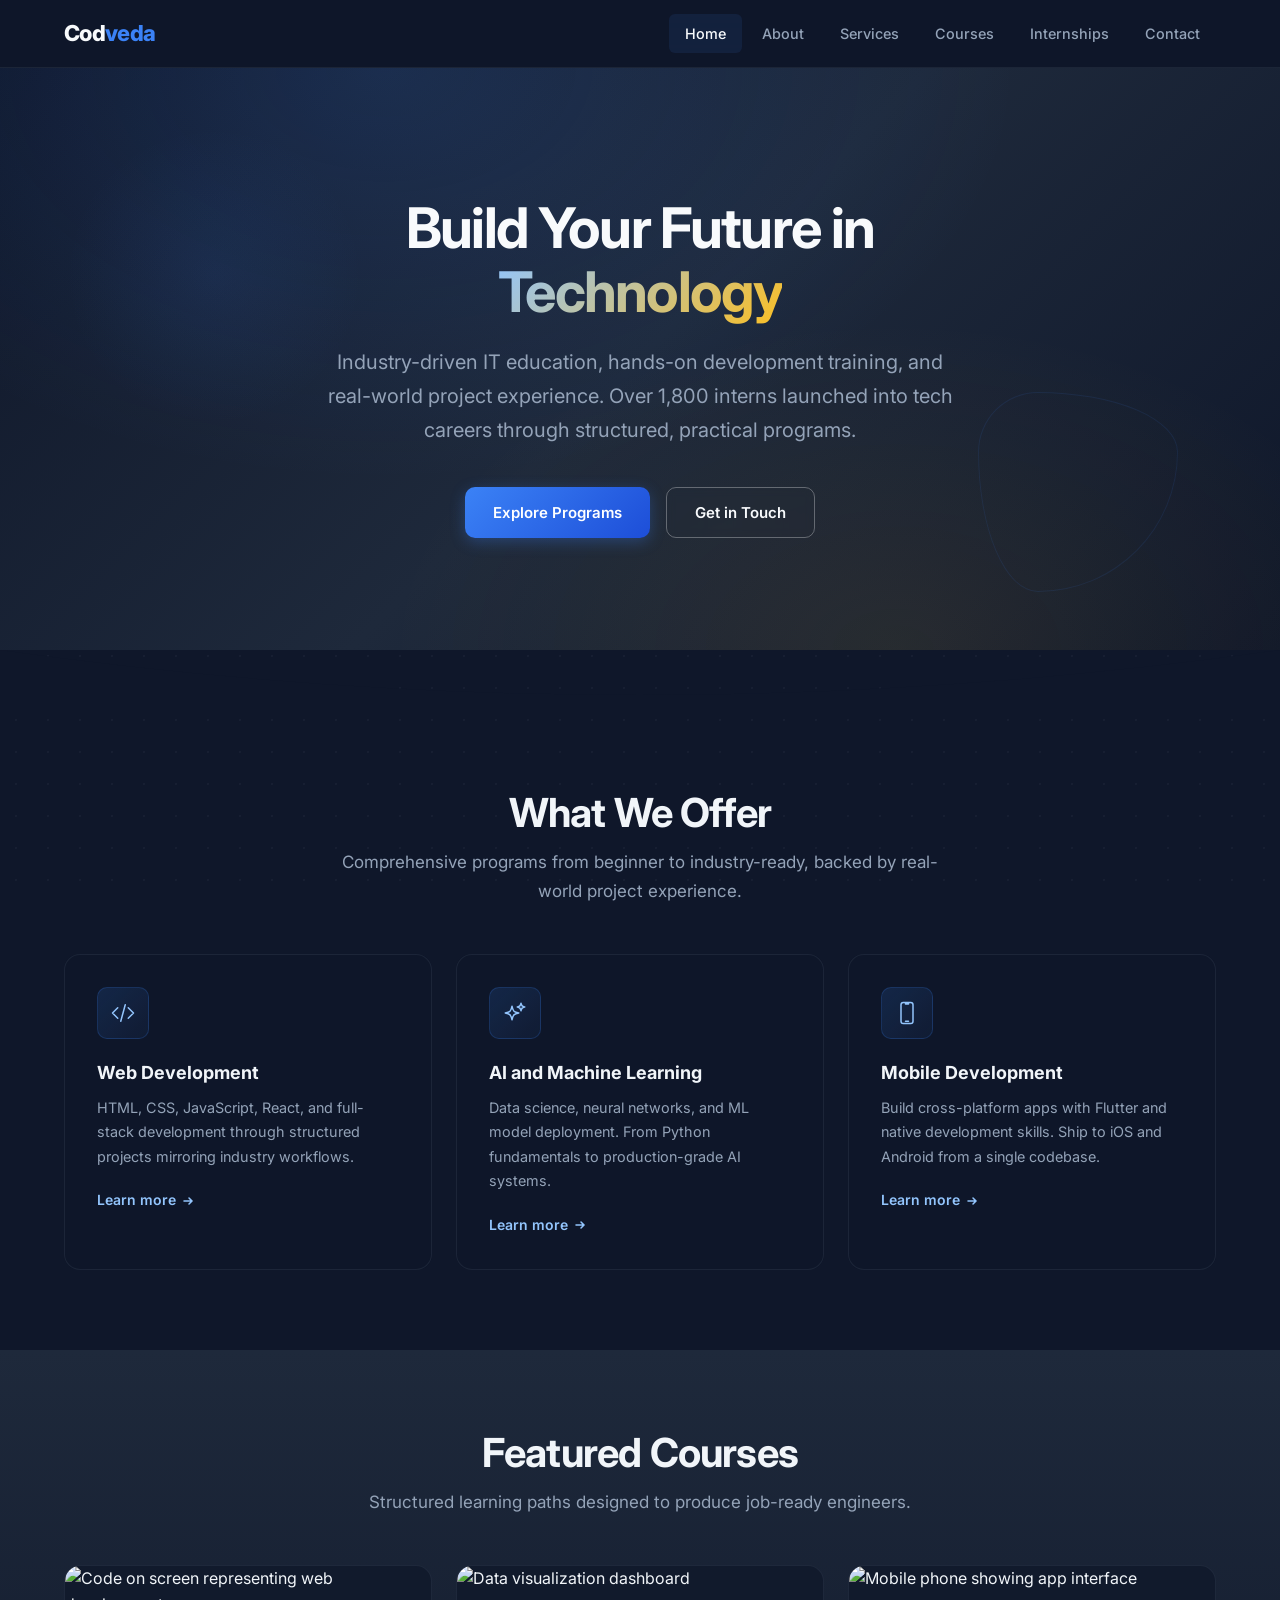
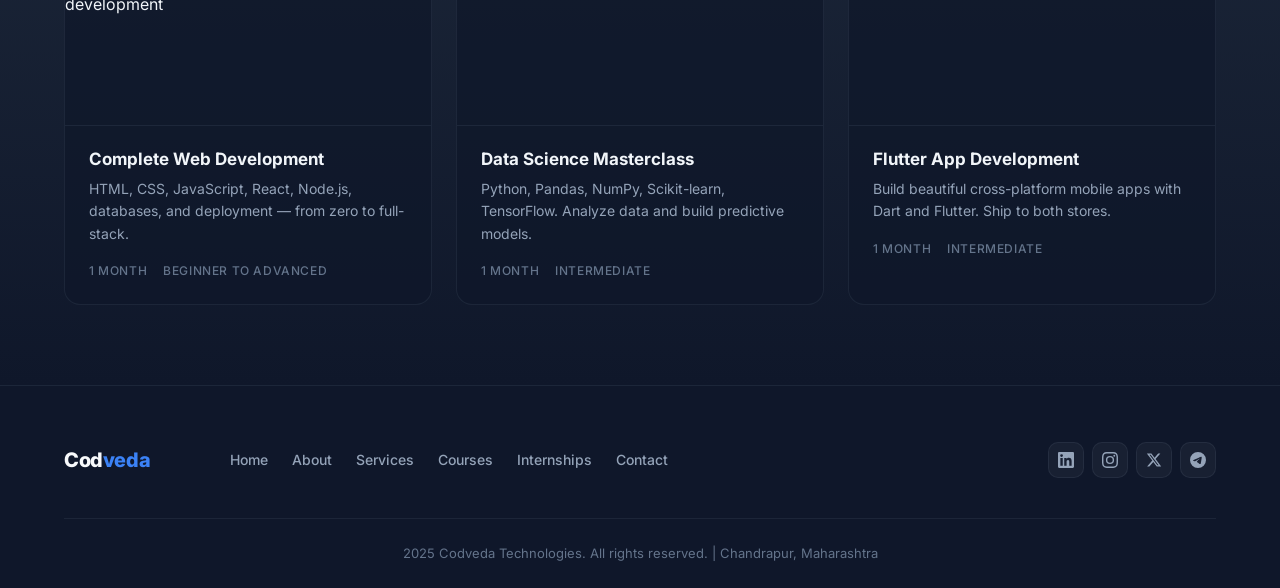
==== commit eb5b6976: "feat(pages): remove unused sections from about, courses, internships, and services pages" ====
--- a/index.html
+++ b/index.html
@@ -44,7 +44,6 @@
     <!-- Hero Section -->
     <section class="hero">
       <div class="container hero-content">
-        <div class="hero-badge">AICTE Recognized &middot; ISO 9001:2015 Certified</div>
         <h1>Build Your Future in<br><span class="highlight">Technology</span></h1>
         <p>Industry-driven IT education, hands-on development training, and real-world project experience. Over 1,800 interns launched into tech careers through structured, practical programs.</p>
         <div class="hero-actions">
@@ -53,31 +52,7 @@
         </div>
       </div>
     </section>
-
-    <!-- Stats Section -->
-    <section class="stats-section" aria-label="Key statistics">
-      <div class="container">
-        <div class="stats-grid">
-          <div class="stat-item reveal">
-            <div class="stat-number" data-count="1800" data-suffix="+">0</div>
-            <div class="stat-label">Happy Interns</div>
-          </div>
-          <div class="stat-item reveal reveal-delay-1">
-            <div class="stat-number" data-count="200" data-suffix="+">0</div>
-            <div class="stat-label">Stipend Scholars</div>
-          </div>
-          <div class="stat-item reveal reveal-delay-2">
-            <div class="stat-number" data-count="20" data-suffix="+">0</div>
-            <div class="stat-label">Active Clients</div>
-          </div>
-          <div class="stat-item reveal reveal-delay-3">
-            <div class="stat-number" data-count="15" data-suffix="+">0</div>
-            <div class="stat-label">Programs Offered</div>
-          </div>
-        </div>
-      </div>
-    </section>
-
+    
     <!-- Wave Divider -->
     <div class="wave-divider">
       <svg viewBox="0 0 1440 60" preserveAspectRatio="none" fill="var(--color-navy)">
@@ -173,15 +148,6 @@
         </div>
       </div>
     </section>
-
-    <!-- CTA Section -->
-    <section class="cta-section" aria-labelledby="cta-heading">
-      <div class="container">
-        <h2 id="cta-heading" class="reveal">Ready to Start Your Journey?</h2>
-        <p class="reveal reveal-delay-1">Join 1,800+ interns who transformed their careers through structured, practical tech education at Codveda.</p>
-        <a href="internships.html" class="btn btn-gold reveal reveal-delay-2">Apply for an Internship</a>
-      </div>
-    </section>
   </main>
 
   <footer class="site-footer" role="contentinfo">
